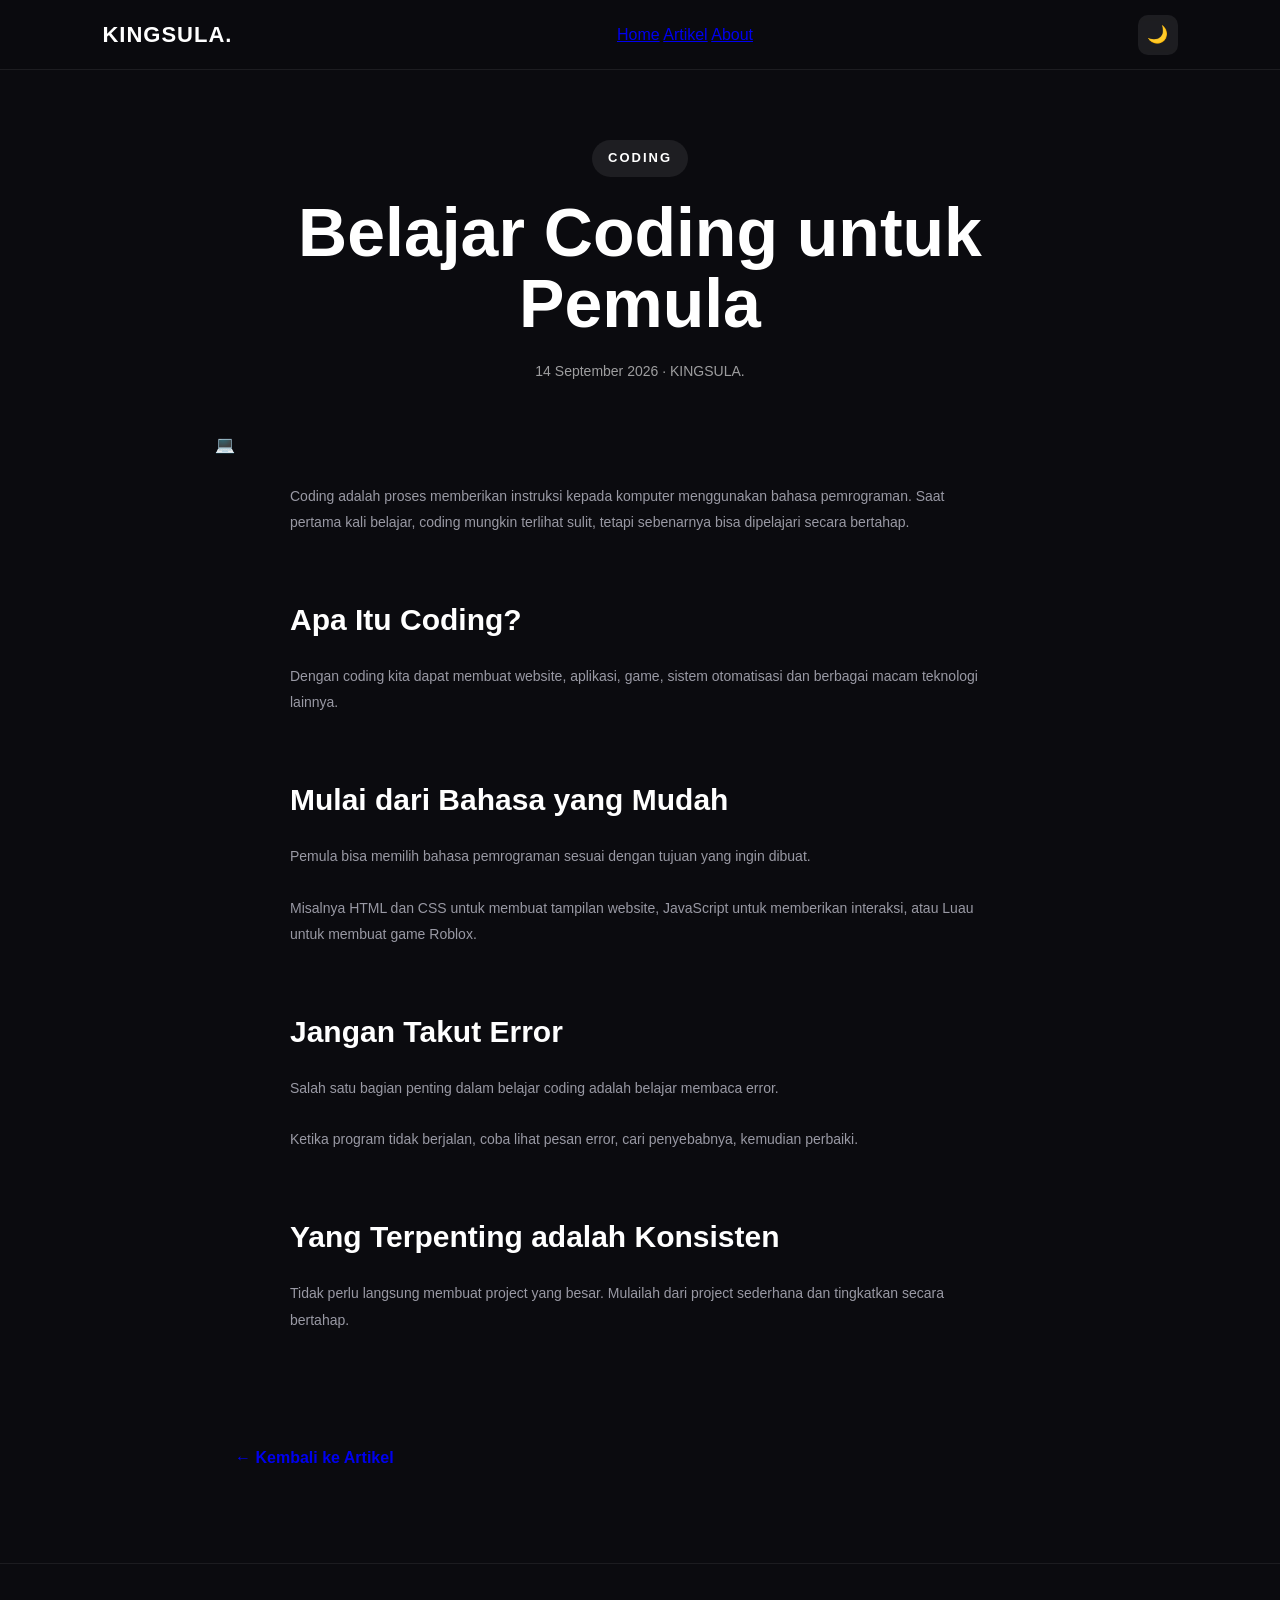
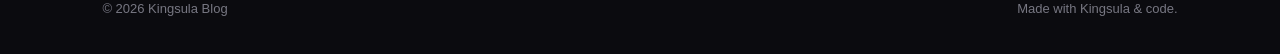
==== artikel-coding.html @ 16d1ef9d "Update artikel-coding.html" ====
<!DOCTYPE html>
<html lang="id">

<head>
    <meta charset="UTF-8">
    <meta name="viewport" content="width=device-width, initial-scale=1.0">

    <title>Belajar Coding untuk Pemula - KINGSULA.</title>

    <link rel="stylesheet" href="style.css">
</head>

<body>

    <nav class="navbar">

        <div class="logo">
            KINGSULA.
        </div>

        <div class="nav-links">
            <a href="index.html">Home</a>
            <a href="index.html#artikel">Artikel</a>
            <a href="index.html#about">About</a>
        </div>

        <button id="themeButton">🌙</button>

    </nav>


    <main class="article-page">

        <div class="article-header">

            <div class="article-category">
                CODING
            </div>

            <h1>
                Belajar Coding untuk Pemula
            </h1>

            <p class="article-date">
                14 September 2026 · KINGSULA.
            </p>

        </div>


        <div class="article-cover">
            💻
        </div>


        <div class="article-content">

            <p>
                Coding adalah proses memberikan instruksi kepada
                komputer menggunakan bahasa pemrograman.
                Saat pertama kali belajar, coding mungkin terlihat
                sulit, tetapi sebenarnya bisa dipelajari secara
                bertahap.
            </p>

            <h2>Apa Itu Coding?</h2>

            <p>
                Dengan coding kita dapat membuat website,
                aplikasi, game, sistem otomatisasi dan berbagai
                macam teknologi lainnya.
            </p>

            <h2>Mulai dari Bahasa yang Mudah</h2>

            <p>
                Pemula bisa memilih bahasa pemrograman sesuai
                dengan tujuan yang ingin dibuat.
            </p>

            <p>
                Misalnya HTML dan CSS untuk membuat tampilan
                website, JavaScript untuk memberikan interaksi,
                atau Luau untuk membuat game Roblox.
            </p>

            <h2>Jangan Takut Error</h2>

            <p>
                Salah satu bagian penting dalam belajar coding
                adalah belajar membaca error.
            </p>

            <p>
                Ketika program tidak berjalan, coba lihat pesan
                error, cari penyebabnya, kemudian perbaiki.
            </p>

            <h2>Yang Terpenting adalah Konsisten</h2>

            <p>
                Tidak perlu langsung membuat project yang besar.
                Mulailah dari project sederhana dan tingkatkan
                secara bertahap.
            </p>

        </div>


        <a href="index.html#artikel" class="back-button">
            ← Kembali ke Artikel
        </a>

    </main>


    <footer class="footer">

        <p>
            © 2026 Kingsula Blog
        </p>

        <p>
            Made with Kingsula & code.
        </p>

    </footer>


    <script src="script.js"></script>

</body>

</html>
---- style.css ----
* {
    margin: 0;
    padding: 0;
    box-sizing: border-box;
}

html {
    scroll-behavior: smooth;
}

body {
    font-family: Arial, Helvetica, sans-serif;
    background: #0b0b0f;
    color: #ffffff;
    line-height: 1.6;
    transition: background 0.3s ease, color 0.3s ease;
}

/* =========================
   NAVBAR
========================= */

.navbar {
    position: fixed;
    top: 0;
    left: 0;
    width: 100%;
    height: 70px;

    display: flex;
    align-items: center;
    justify-content: space-between;

    padding: 0 8%;

    background: rgba(11, 11, 15, 0.85);
    backdrop-filter: blur(12px);

    border-bottom: 1px solid rgba(255, 255, 255, 0.08);

    z-index: 1000;

    transition: 0.3s ease;
}

.logo {
    font-size: 22px;
    font-weight: 800;
    letter-spacing: 1px;
}

.logo span {
    color: #7c5cff;
}

.navbar nav {
    display: flex;
    gap: 30px;
}

.navbar nav a {
    color: #cccccc;
    text-decoration: none;
    font-size: 14px;
    transition: 0.3s;
}

.navbar nav a:hover {
    color: #ffffff;
}

#themeButton {
    border: none;
    background: rgba(255, 255, 255, 0.08);
    color: white;

    width: 40px;
    height: 40px;

    border-radius: 10px;

    cursor: pointer;

    font-size: 17px;

    transition: 0.3s;
}

#themeButton:hover {
    transform: scale(1.05);
}

/* =========================
   HERO
========================= */

.hero {
    min-height: 100vh;

    display: flex;
    align-items: center;

    padding: 120px 8% 80px;

    background:
        radial-gradient(
            circle at 80% 20%,
            rgba(124, 92, 255, 0.18),
            transparent 35%
        ),
        radial-gradient(
            circle at 20% 80%,
            rgba(0, 180, 255, 0.08),
            transparent 30%
        ),
        #0b0b0f;

    transition: 0.3s ease;
}

.hero-content {
    max-width: 750px;
}

.small-title {
    color: #8d7aff;

    font-size: 13px;
    font-weight: 700;

    letter-spacing: 3px;

    margin-bottom: 20px;
}

.hero h1 {
    font-size: clamp(48px, 7vw, 90px);

    line-height: 1.05;

    margin-bottom: 25px;
}

.hero h1 span {
    background: linear-gradient(
        90deg,
        #8d7aff,
        #c17aff
    );

    -webkit-background-clip: text;
    -webkit-text-fill-color: transparent;
}

.description {
    max-width: 600px;

    color: #a7a7b0;

    font-size: 18px;

    margin-bottom: 35px;
}

.hero-button {
    display: inline-block;

    padding: 14px 24px;

    border-radius: 12px;

    background: #7c5cff;

    color: white;

    text-decoration: none;

    font-weight: 700;

    transition: 0.3s;
}

.hero-button:hover {
    transform: translateY(-3px);

    box-shadow:
        0 10px 30px rgba(124, 92, 255, 0.25);
}

/* =========================
   ARTICLES
========================= */

.articles {
    padding: 100px 8%;

    background: #101016;

    transition: 0.3s ease;
}

.section-title {
    margin-bottom: 45px;
}

.section-title p {
    color: #8d7aff;

    font-size: 12px;

    font-weight: 700;

    letter-spacing: 3px;
}

.section-title h2 {
    font-size: 38px;

    margin-top: 8px;
}

.article-grid {
    display: grid;

    grid-template-columns:
        repeat(3, 1fr);

    gap: 25px;
}

.article-card {
    background: #17171f;

    border: 1px solid
        rgba(255, 255, 255, 0.07);

    border-radius: 18px;

    overflow: hidden;

    transition: 0.3s;
}

.article-card:hover {
    transform: translateY(-6px);

    border-color:
        rgba(124, 92, 255, 0.4);
}

.article-image {
    height: 190px;

    display: flex;

    align-items: center;
    justify-content: center;

    font-size: 70px;

    background:
        linear-gradient(
            135deg,
            #211d3d,
            #17171f
        );

    transition: 0.3s ease;
}

.article-content {
    padding: 25px;
}

.category {
    display: inline-block;

    color: #9b8cff;

    font-size: 11px;

    font-weight: 700;

    letter-spacing: 1.5px;

    margin-bottom: 12px;
}

.article-content h3 {
    font-size: 21px;

    margin-bottom: 10px;
}

.article-content p {
    color: #9999a4;

    font-size: 14px;

    margin-bottom: 20px;
}

.article-content a {
    color: #ffffff;

    text-decoration: none;

    font-size: 14px;

    font-weight: 700;
}

/* =========================
   ABOUT
========================= */

.about {
    max-width: 800px;

    margin: auto;

    padding: 120px 8%;

    text-align: center;

    transition: 0.3s ease;
}

.about > p:first-child {
    color: #8d7aff;

    font-size: 12px;

    font-weight: 700;

    letter-spacing: 3px;

    margin-bottom: 10px;
}

.about h2 {
    font-size: 40px;

    margin-bottom: 20px;
}

.about p:last-child {
    color: #9999a4;

    font-size: 16px;
}

/* =========================
   FOOTER
========================= */

footer {
    padding: 35px 8%;

    display: flex;

    justify-content: space-between;

    gap: 20px;

    border-top: 1px solid
        rgba(255, 255, 255, 0.07);

    color: #777782;

    font-size: 13px;

    transition: 0.3s ease;
}

/* =========================
   LIGHT MODE
========================= */

body.light-mode {
    background: #f5f5f7;
    color: #17171f;
}

body.light-mode .navbar {
    background: rgba(255, 255, 255, 0.9);
    border-bottom-color: rgba(0, 0, 0, 0.08);
}

body.light-mode .navbar nav a {
    color: #55555f;
}

body.light-mode .navbar nav a:hover {
    color: #000000;
}

body.light-mode #themeButton {
    background: #eeeeF2;
    color: #17171f;
}

body.light-mode .hero {
    background:
        radial-gradient(
            circle at 80% 20%,
            rgba(124, 92, 255, 0.12),
            transparent 35%
        ),
        radial-gradient(
            circle at 20% 80%,
            rgba(0, 180, 255, 0.06),
            transparent 30%
        ),
        #f5f5f7;
}

body.light-mode .description {
    color: #666670;
}

body.light-mode .articles {
    background: #ffffff;
}

body.light-mode .article-card {
    background: #f7f7f9;
    border-color: rgba(0, 0, 0, 0.08);
}

body.light-mode .article-card:hover {
    border-color: rgba(124, 92, 255, 0.4);
}

body.light-mode .article-image {
    background:
        linear-gradient(
            135deg,
            #e9e5ff,
            #f7f7f9
        );
}

body.light-mode .article-content p {
    color: #666670;
}

body.light-mode .article-content a {
    color: #17171f;
}

body.light-mode .about {
    background: #f5f5f7;
}

body.light-mode .about p:last-child {
    color: #666670;
}

body.light-mode footer {
    background: #f5f5f7;
    border-top-color: rgba(0, 0, 0, 0.08);
    color: #777782;
}

/* =========================
   MOBILE
========================= */

@media (max-width: 800px) {

    .navbar {
        padding: 0 5%;
    }

    .navbar nav {
        display: none;
    }

    .hero {
        padding-left: 5%;
        padding-right: 5%;
    }

    .hero h1 {
        font-size: 52px;
    }

    .description {
        font-size: 16px;
    }

    .articles {
        padding-left: 5%;
        padding-right: 5%;
    }

    .article-grid {
        grid-template-columns: 1fr;
    }

    .about {
        padding-left: 5%;
        padding-right: 5%;
    }

    footer {
        flex-direction: column;
        text-align: center;
    }
}
/* =================================
   ARTICLE PAGE
================================= */

.article-page {
    max-width: 900px;
    margin: 0 auto;
    padding: 140px 25px 80px;
}

.article-header {
    text-align: center;
    margin-bottom: 50px;
}

.article-category {
    display: inline-block;
    padding: 8px 16px;
    border-radius: 50px;
    background: rgba(255, 255, 255, 0.08);
    font-size: 13px;
    font-weight: 700;
    letter-spacing: 2px;
    margin-bottom: 20px;
}

.article-header h1 {
    font-size: clamp(38px, 6vw, 68px);
    line-height: 1.05;
    margin: 0 auto 20px;
    max-width: 850px;
}

.article-date {
    opacity: 0.6;
    font-size: 14px;
}

.article-content {
    max-width: 750px;
    margin: 0 auto;
    font-size: 18px;
    line-height: 1.9;
}

.article-content p {
    margin-bottom: 25px;
}

.article-content h2 {
    font-size: 30px;
    margin-top: 55px;
    margin-bottom: 15px;
}

.back-button {
    display: inline-block;
    margin-top: 50px;
    padding: 12px 20px;
    border-radius: 10px;
    text-decoration: none;
    font-weight: 600;
    transition: 0.3s;
}

.back-button:hover {
    transform: translateX(-5px);
}


/* =================================
   LIGHT MODE - ARTICLE
================================= */

body.light-mode .article-category {
    background: rgba(0, 0, 0, 0.06);
}

body.light-mode .article-content {
    color: #333;
}

body.light-mode .article-content h2 {
    color: #111;
}


/* =================================
   MOBILE - ARTICLE
================================= */

@media (max-width: 600px) {

    .article-page {
        padding: 110px 20px 60px;
    }

    .article-header h1 {
        font-size: 38px;
    }

    .article-content {
        font-size: 16px;
        line-height: 1.8;
    }

    .article-content h2 {
        font-size: 25px;
        margin-top: 40px;
    }

}
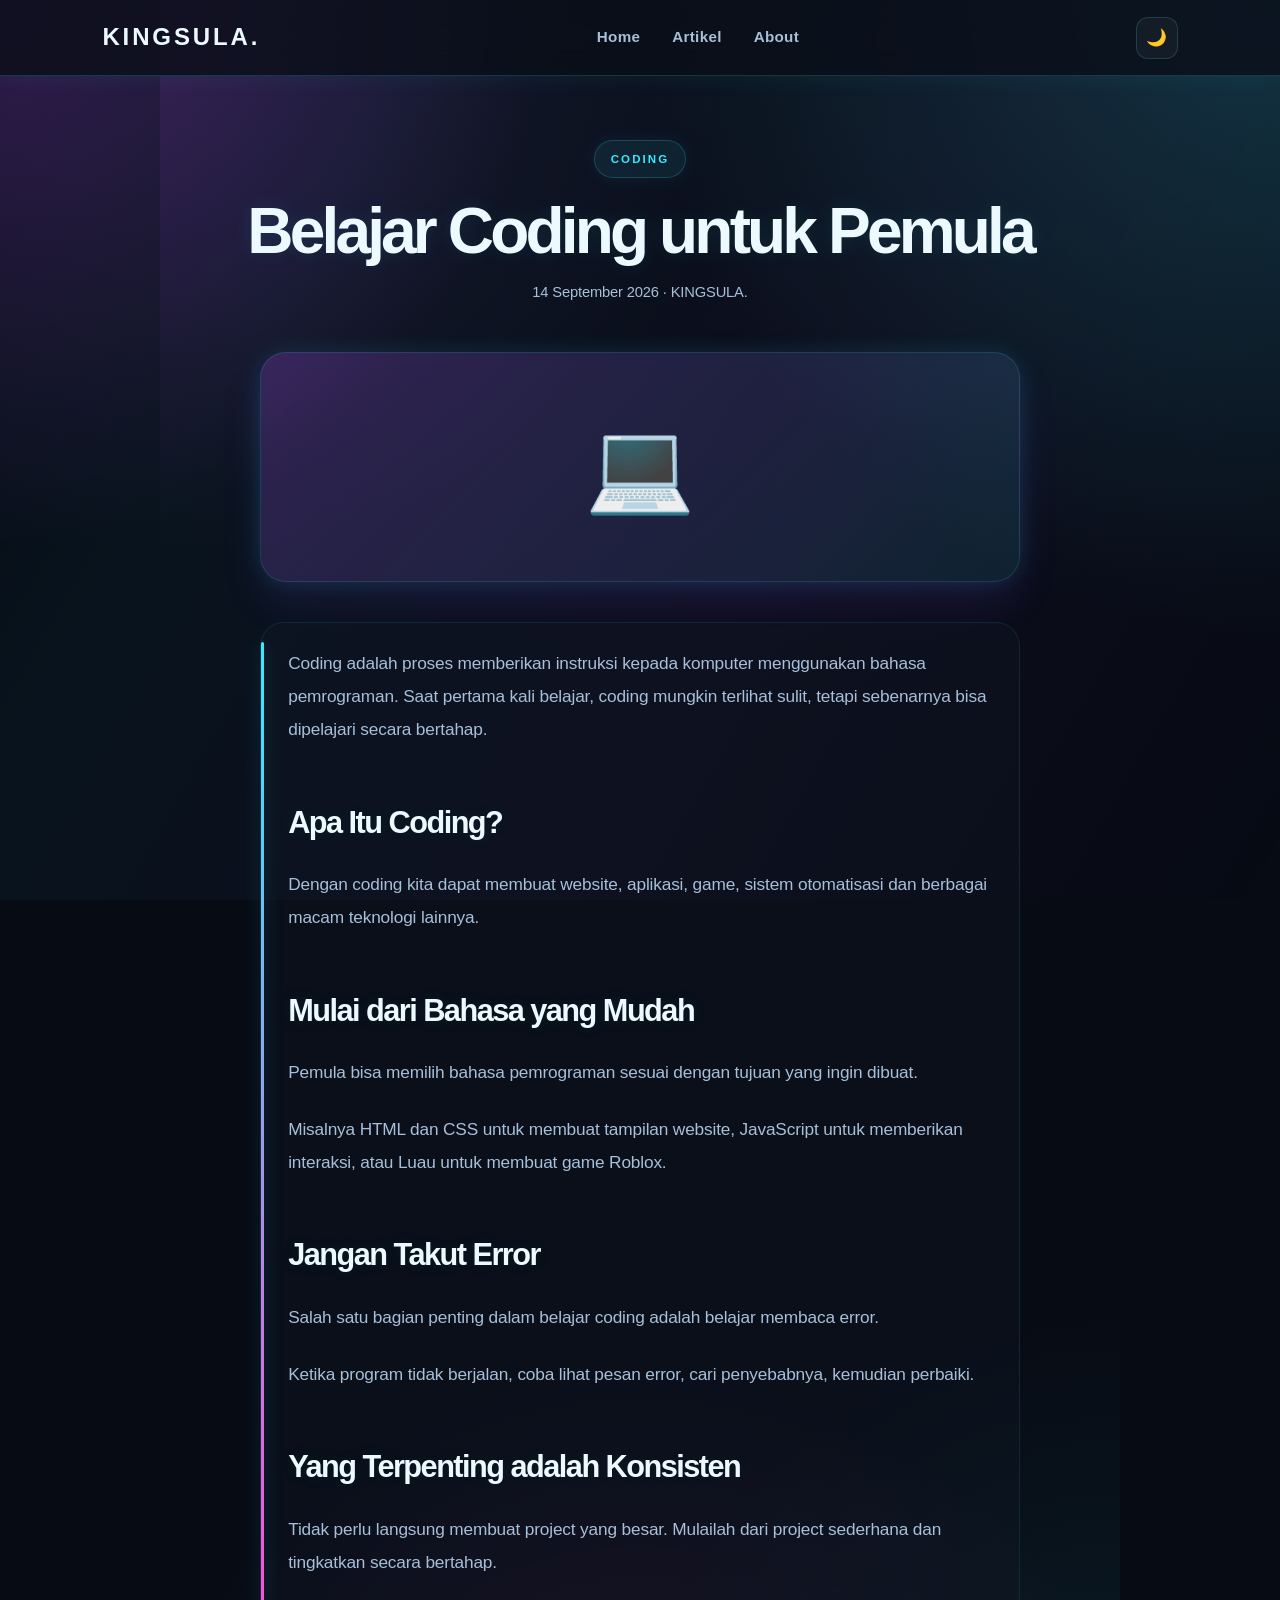
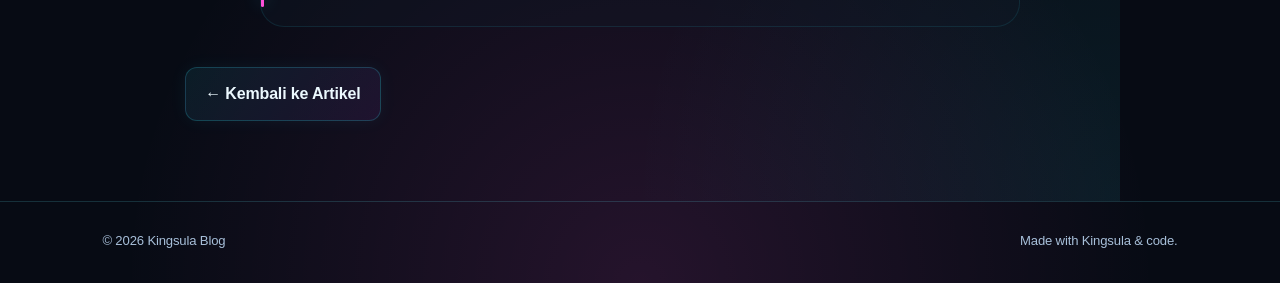
==== commit 0770c85b: "Add files via upload" ====
--- a/artikel-coding.html
+++ b/artikel-coding.html
@@ -4,6 +4,11 @@
 <head>
     <meta charset="UTF-8">
     <meta name="viewport" content="width=device-width, initial-scale=1.0">
+    <meta name="description" content="Panduan awal belajar coding untuk pemula dari dasar dan bertahap.">
+    <meta name="theme-color" content="#070b14">
+    <meta property="og:title" content="Belajar Coding untuk Pemula - KINGSULA.">
+    <meta property="og:description" content="Mengenal dunia coding dan cara memulai belajar pemrograman dari dasar.">
+    <meta property="og:type" content="article">
 
     <title>Belajar Coding untuk Pemula - KINGSULA.</title>
 
--- a/style.css
+++ b/style.css
@@ -1,3 +1,21 @@
+:root {
+    --bg: #070b14;
+    --bg-soft: #0d1322;
+    --panel: rgba(13, 19, 34, 0.78);
+    --panel-strong: #0b1020;
+    --card: #111827;
+    --card-alt: #0d1527;
+    --text: #ecf9ff;
+    --muted: #a7bfd9;
+    --line: rgba(101, 240, 255, 0.16);
+    --primary: #8a5cff;
+    --primary-strong: #b453ff;
+    --accent: #34ebff;
+    --accent-2: #ff4fd8;
+    --shadow: rgba(52, 235, 255, 0.26);
+    --glow: rgba(255, 79, 216, 0.15);
+}
+
 * {
     margin: 0;
     padding: 0;
@@ -9,615 +27,1155 @@
 }
 
 body {
-    font-family: Arial, Helvetica, sans-serif;
-    background: #0b0b0f;
-    color: #ffffff;
+    font-family: "Segoe UI", Tahoma, Geneva, Verdana, sans-serif;
+    background:
+        radial-gradient(circle at top left, rgba(180, 83, 255, 0.25), transparent 24%),
+        radial-gradient(circle at top right, rgba(52, 235, 255, 0.18), transparent 28%),
+        radial-gradient(circle at bottom center, rgba(255, 79, 216, 0.12), transparent 26%),
+        var(--bg);
+    color: var(--text);
     line-height: 1.6;
-    transition: background 0.3s ease, color 0.3s ease;
-}
-
-/* =========================
-   NAVBAR
-========================= */
-
+    letter-spacing: -0.01em;
+    transition: background 0.35s ease, color 0.35s ease;
+}
+
+body::before {
+    content: "";
+    position: fixed;
+    inset: 0;
+    pointer-events: none;
+    background:
+        linear-gradient(120deg, transparent 0%, rgba(52, 235, 255, 0.04) 25%, rgba(180, 83, 255, 0.04) 60%, transparent 100%);
+}
+
+a {
+    text-decoration: none;
+}
+
+/* NAVBAR */
 .navbar {
     position: fixed;
     top: 0;
     left: 0;
     width: 100%;
-    height: 70px;
-
+    height: 76px;
     display: flex;
     align-items: center;
     justify-content: space-between;
-
+    gap: 20px;
     padding: 0 8%;
-
-    background: rgba(11, 11, 15, 0.85);
-    backdrop-filter: blur(12px);
-
-    border-bottom: 1px solid rgba(255, 255, 255, 0.08);
-
+    background: rgba(10, 14, 24, 0.8);
+    backdrop-filter: blur(14px);
+    -webkit-backdrop-filter: blur(14px);
+    border-bottom: 1px solid rgba(52, 235, 255, 0.18);
+    box-shadow: 0 0 25px rgba(52, 235, 255, 0.08);
     z-index: 1000;
-
     transition: 0.3s ease;
 }
 
 .logo {
-    font-size: 22px;
+    font-size: 1.5rem;
     font-weight: 800;
-    letter-spacing: 1px;
-}
-
-.logo span {
-    color: #7c5cff;
-}
-
-.navbar nav {
-    display: flex;
-    gap: 30px;
-}
-
-.navbar nav a {
-    color: #cccccc;
-    text-decoration: none;
-    font-size: 14px;
-    transition: 0.3s;
-}
-
-.navbar nav a:hover {
-    color: #ffffff;
+    letter-spacing: 0.12em;
+    color: var(--text);
+}
+
+.nav-links {
+    display: flex;
+    align-items: center;
+    gap: 2rem;
+}
+
+.nav-links a {
+    position: relative;
+    color: var(--muted);
+    font-size: 0.95rem;
+    font-weight: 600;
+    letter-spacing: 0.02em;
+    transition: color 0.25s ease;
+}
+
+.nav-links a::after {
+    content: "";
+    position: absolute;
+    left: 0;
+    bottom: -8px;
+    width: 100%;
+    height: 2px;
+    background: linear-gradient(90deg, var(--primary), var(--accent));
+    transform: scaleX(0);
+    transform-origin: left;
+    transition: transform 0.25s ease;
+}
+
+.nav-links a:hover {
+    color: var(--text);
+}
+
+.nav-links a:hover::after {
+    transform: scaleX(1);
+}
+
+.pengunjung-box {
+    display: inline-flex;
+    align-items: center;
+    gap: 8px;
+    padding: 7px 14px;
+    border: 1px solid rgba(124, 92, 255, 0.25);
+    border-radius: 999px;
+    background: rgba(124, 92, 255, 0.11);
+    color: var(--muted);
+    font-size: 0.82rem;
+    font-weight: 600;
+}
+
+.pengunjung-box span {
+    color: var(--text);
+    font-weight: 800;
 }
 
 #themeButton {
-    border: none;
+    width: 42px;
+    height: 42px;
+    border: 1px solid var(--line);
+    border-radius: 12px;
+    background: rgba(255, 255, 255, 0.04);
+    color: var(--text);
+    cursor: pointer;
+    font-size: 1.05rem;
+    transition: transform 0.25s ease, background 0.25s ease;
+}
+
+#themeButton:hover {
+    transform: translateY(-2px) scale(1.02);
     background: rgba(255, 255, 255, 0.08);
-    color: white;
-
-    width: 40px;
-    height: 40px;
-
-    border-radius: 10px;
-
-    cursor: pointer;
-
-    font-size: 17px;
-
-    transition: 0.3s;
-}
-
-#themeButton:hover {
-    transform: scale(1.05);
-}
-
-/* =========================
-   HERO
-========================= */
-
+}
+
+/* HERO */
 .hero {
     min-height: 100vh;
-
-    display: flex;
-    align-items: center;
-
+    display: grid;
+    grid-template-columns: 1.15fr 0.85fr;
+    align-items: center;
+    gap: 2.5rem;
     padding: 120px 8% 80px;
-
+    position: relative;
     background:
-        radial-gradient(
-            circle at 80% 20%,
-            rgba(124, 92, 255, 0.18),
-            transparent 35%
-        ),
-        radial-gradient(
-            circle at 20% 80%,
-            rgba(0, 180, 255, 0.08),
-            transparent 30%
-        ),
-        #0b0b0f;
-
-    transition: 0.3s ease;
+        radial-gradient(circle at 75% 25%, rgba(180, 83, 255, 0.26), transparent 28%),
+        radial-gradient(circle at 20% 80%, rgba(52, 235, 255, 0.12), transparent 24%),
+        linear-gradient(180deg, rgba(8, 12, 20, 0.2), rgba(8, 12, 20, 0));
+}
+
+.hero::before {
+    content: "";
+    position: absolute;
+    inset: 0;
+    background-image:
+        linear-gradient(rgba(52, 235, 255, 0.06) 1px, transparent 1px),
+        linear-gradient(90deg, rgba(52, 235, 255, 0.06) 1px, transparent 1px);
+    background-size: 42px 42px;
+    mask-image: radial-gradient(circle at center, black 35%, transparent 100%);
+    pointer-events: none;
 }
 
 .hero-content {
-    max-width: 750px;
-}
-
-.small-title {
-    color: #8d7aff;
-
-    font-size: 13px;
-    font-weight: 700;
-
-    letter-spacing: 3px;
-
-    margin-bottom: 20px;
+    max-width: 720px;
+    position: relative;
+    z-index: 1;
+}
+
+.hero-visual {
+    position: relative;
+    display: flex;
+    justify-content: center;
+    align-items: center;
+    z-index: 1;
+}
+
+.hero-panel {
+    width: min(100%, 430px);
+    border: 1px solid rgba(52, 235, 255, 0.18);
+    border-radius: 26px;
+    background: linear-gradient(180deg, rgba(17, 24, 39, 0.9), rgba(11, 16, 27, 0.85));
+    box-shadow: 0 0 30px rgba(52, 235, 255, 0.12), 0 28px 44px rgba(124, 92, 255, 0.16);
+    overflow: hidden;
+    transform: translateY(8px);
+}
+
+.panel-header {
+    display: flex;
+    align-items: center;
+    gap: 0.5rem;
+    padding: 0.9rem 1rem;
+    border-bottom: 1px solid rgba(255, 255, 255, 0.06);
+    background: rgba(255, 255, 255, 0.02);
+}
+
+.panel-dot {
+    width: 12px;
+    height: 12px;
+    border-radius: 50%;
+    display: block;
+    background: linear-gradient(135deg, #ff8a8a, #ffb38d);
+}
+
+.panel-dot:nth-child(2) {
+    background: linear-gradient(135deg, #ffd76a, #ffe59a);
+}
+
+.panel-dot:nth-child(3) {
+    background: linear-gradient(135deg, #8af7bd, #44dcb0);
+}
+
+.panel-body {
+    padding: 1.3rem;
+}
+
+.status-card {
+    padding: 1rem 1rem 1.1rem;
+    border-radius: 18px;
+    background: linear-gradient(135deg, rgba(124, 92, 255, 0.18), rgba(52, 235, 255, 0.08));
+    border: 1px solid rgba(124, 92, 255, 0.16);
+    margin-bottom: 1rem;
+}
+
+.status-card small {
+    display: block;
+    color: var(--muted);
+    margin-bottom: 0.35rem;
+    font-size: 0.72rem;
+    letter-spacing: 0.12em;
+    text-transform: uppercase;
+}
+
+.status-card strong {
+    font-size: 1.45rem;
+    letter-spacing: -0.04em;
+}
+
+.stat-grid {
+    display: grid;
+    grid-template-columns: repeat(2, minmax(0, 1fr));
+    gap: 0.9rem;
+    margin-bottom: 1rem;
+}
+
+.stat-grid div {
+    padding: 0.9rem 0.8rem;
+    border-radius: 15px;
+    background: rgba(255, 255, 255, 0.02);
+    border: 1px solid rgba(255, 255, 255, 0.06);
+}
+
+.stat-grid span {
+    display: block;
+    color: var(--muted);
+    font-size: 0.72rem;
+    margin-bottom: 0.4rem;
+}
+
+.stat-grid strong {
+    font-size: 1.2rem;
+}
+
+.signal-row {
+    display: grid;
+    gap: 0.55rem;
+}
+
+.signal-label {
+    display: flex;
+    align-items: center;
+    justify-content: space-between;
+    gap: 1rem;
+    color: var(--muted);
+    font-size: 0.78rem;
+}
+
+.signal-label b {
+    color: var(--text);
+    font-size: 0.82rem;
+}
+
+.signal-bar {
+    height: 12px;
+    border-radius: 999px;
+    background: rgba(255, 255, 255, 0.04);
+    border: 1px solid rgba(255, 255, 255, 0.04);
+    overflow: hidden;
+}
+
+.signal-bar span {
+    display: block;
+    width: 92%;
+    height: 100%;
+    border-radius: inherit;
+    background: linear-gradient(90deg, var(--accent), var(--primary-strong), var(--accent-2));
+    box-shadow: 0 0 18px rgba(52, 235, 255, 0.28);
+}
+
+.hero-small {
+    display: inline-block;
+    margin-bottom: 1rem;
+    color: var(--accent);
+    font-size: 0.8rem;
+    font-weight: 800;
+    letter-spacing: 0.24em;
+    text-transform: uppercase;
+    text-shadow: 0 0 18px rgba(52, 235, 255, 0.45);
 }
 
 .hero h1 {
-    font-size: clamp(48px, 7vw, 90px);
-
-    line-height: 1.05;
-
-    margin-bottom: 25px;
+    font-size: clamp(3.2rem, 7vw, 6rem);
+    line-height: 0.97;
+    letter-spacing: -0.08em;
+    margin-bottom: 1.3rem;
+    text-shadow: 0 0 30px rgba(52, 235, 255, 0.08);
 }
 
 .hero h1 span {
-    background: linear-gradient(
-        90deg,
-        #8d7aff,
-        #c17aff
-    );
-
+    background: linear-gradient(135deg, var(--accent), var(--accent-2));
     -webkit-background-clip: text;
     -webkit-text-fill-color: transparent;
-}
-
-.description {
-    max-width: 600px;
-
-    color: #a7a7b0;
-
-    font-size: 18px;
-
-    margin-bottom: 35px;
+    text-shadow: 0 0 25px rgba(52, 235, 255, 0.2);
+}
+
+.hero-description {
+    max-width: 610px;
+    color: var(--muted);
+    font-size: 1.1rem;
+    margin-bottom: 2rem;
+}
+
+.hero-tags {
+    display: flex;
+    flex-wrap: wrap;
+    gap: 0.7rem;
+    margin-bottom: 2rem;
+}
+
+.hero-tags span {
+    display: inline-flex;
+    align-items: center;
+    padding: 0.5rem 0.85rem;
+    border-radius: 999px;
+    border: 1px solid rgba(124, 92, 255, 0.22);
+    background: rgba(124, 92, 255, 0.08);
+    color: var(--primary-strong);
+    font-size: 0.72rem;
+    font-weight: 700;
+    letter-spacing: 0.08em;
+    text-transform: uppercase;
+}
+
+.hero-actions {
+    display: flex;
+    flex-wrap: wrap;
+    align-items: center;
+    gap: 1rem;
+}
+
+.hero-button,
+.secondary-button {
+    display: inline-flex;
+    align-items: center;
+    justify-content: center;
+    padding: 0.95rem 1.7rem;
+    border-radius: 14px;
+    font-weight: 700;
+    transition: transform 0.25s ease, box-shadow 0.25s ease, border-color 0.25s ease;
 }
 
 .hero-button {
-    display: inline-block;
-
-    padding: 14px 24px;
-
-    border-radius: 12px;
-
-    background: #7c5cff;
-
+    background: linear-gradient(135deg, var(--accent), var(--primary-strong), var(--accent-2));
     color: white;
-
-    text-decoration: none;
-
-    font-weight: 700;
-
-    transition: 0.3s;
+    box-shadow: 0 0 28px rgba(52, 235, 255, 0.24), 0 14px 40px rgba(180, 83, 255, 0.22);
 }
 
 .hero-button:hover {
     transform: translateY(-3px);
-
-    box-shadow:
-        0 10px 30px rgba(124, 92, 255, 0.25);
-}
-
-/* =========================
-   ARTICLES
-========================= */
-
+    box-shadow: 0 0 34px rgba(52, 235, 255, 0.35), 0 20px 48px rgba(180, 83, 255, 0.24);
+}
+
+.secondary-button {
+    color: var(--text);
+    background: rgba(255, 255, 255, 0.03);
+    border: 1px solid var(--line);
+}
+
+.secondary-button:hover {
+    transform: translateY(-3px);
+    border-color: rgba(124, 92, 255, 0.45);
+}
+
+.highlights {
+    max-width: 1200px;
+    margin: -28px auto 0;
+    padding: 0 8%;
+    display: grid;
+    grid-template-columns: repeat(3, minmax(0, 1fr));
+    gap: 1.25rem;
+}
+
+.highlight-card {
+    display: flex;
+    align-items: center;
+    gap: 1rem;
+    padding: 1.2rem 1.4rem;
+    border-radius: 20px;
+    background: rgba(18, 24, 37, 0.8);
+    border: 1px solid rgba(52, 235, 255, 0.18);
+    backdrop-filter: blur(12px);
+    box-shadow: 0 0 18px rgba(52, 235, 255, 0.09), 0 20px 34px rgba(15, 23, 42, 0.18);
+    position: relative;
+    overflow: hidden;
+}
+
+.highlight-card::before {
+    content: "";
+    position: absolute;
+    inset: 0 auto 0 0;
+    width: 3px;
+    background: linear-gradient(180deg, var(--accent), var(--accent-2));
+    box-shadow: 0 0 16px rgba(52, 235, 255, 0.5);
+}
+
+.highlight-icon {
+    width: 52px;
+    height: 52px;
+    display: grid;
+    place-items: center;
+    border-radius: 14px;
+    font-size: 1.5rem;
+    background: linear-gradient(135deg, rgba(124, 92, 255, 0.18), rgba(66, 211, 255, 0.1));
+}
+
+.highlight-card strong {
+    display: block;
+    font-size: 1.2rem;
+    margin-bottom: 0.2rem;
+}
+
+.highlight-card p {
+    color: var(--muted);
+    font-size: 0.82rem;
+}
+
+.focus {
+    padding: 90px 8% 30px;
+}
+
+.focus-title {
+    margin-bottom: 2.2rem;
+}
+
+.focus-grid {
+    display: grid;
+    grid-template-columns: repeat(3, minmax(0, 1fr));
+    gap: 1.5rem;
+}
+
+.focus-card {
+    padding: 1.6rem;
+    border-radius: 22px;
+    border: 1px solid rgba(52, 235, 255, 0.16);
+    background: linear-gradient(180deg, rgba(17, 24, 39, 0.82), rgba(15, 23, 42, 0.72));
+    box-shadow: inset 0 1px 0 rgba(255, 255, 255, 0.04), 0 0 18px rgba(180, 83, 255, 0.08);
+    transition: transform 0.25s ease, border-color 0.25s ease, box-shadow 0.25s ease;
+    position: relative;
+    overflow: hidden;
+}
+
+.focus-card::before {
+    content: "";
+    position: absolute;
+    inset: 0;
+    background: linear-gradient(135deg, rgba(52, 235, 255, 0.08), transparent 28%, rgba(180, 83, 255, 0.08) 100%);
+    pointer-events: none;
+}
+
+.focus-card:hover {
+    transform: translateY(-6px);
+    border-color: rgba(52, 235, 255, 0.5);
+    box-shadow: 0 0 22px rgba(52, 235, 255, 0.18), 0 18px 32px rgba(180, 83, 255, 0.12);
+}
+
+.focus-icon {
+    width: 60px;
+    height: 60px;
+    display: grid;
+    place-items: center;
+    border-radius: 18px;
+    font-size: 2rem;
+    margin-bottom: 1rem;
+    background: linear-gradient(135deg, rgba(124, 92, 255, 0.15), rgba(66, 211, 255, 0.08));
+}
+
+.focus-card h3 {
+    margin-bottom: 0.7rem;
+    font-size: 1.4rem;
+}
+
+.focus-card p {
+    color: var(--muted);
+    font-size: 0.96rem;
+}
+
+.cta-banner {
+    max-width: 1200px;
+    margin: 0 auto;
+    padding: 30px 8% 10px;
+    display: flex;
+    align-items: center;
+    justify-content: space-between;
+    gap: 1.5rem;
+    border-top: 1px solid rgba(255, 255, 255, 0.07);
+}
+
+.cta-banner h2 {
+    max-width: 620px;
+    font-size: clamp(1.8rem, 3vw, 2.8rem);
+    line-height: 1.1;
+    letter-spacing: -0.05em;
+}
+
+.social-links {
+    display: flex;
+    flex-wrap: wrap;
+    gap: 0.8rem;
+}
+
+.social-links a {
+    padding: 0.8rem 1.1rem;
+    border-radius: 999px;
+    background: rgba(124, 92, 255, 0.09);
+    border: 1px solid rgba(52, 235, 255, 0.25);
+    color: var(--accent);
+    font-size: 0.8rem;
+    font-weight: 700;
+    letter-spacing: 0.08em;
+    text-transform: uppercase;
+    transition: transform 0.2s ease, box-shadow 0.2s ease;
+}
+
+.social-links a:hover {
+    transform: translateY(-2px);
+    box-shadow: 0 12px 24px rgba(52, 235, 255, 0.18), 0 0 18px rgba(255, 79, 216, 0.12);
+}
+
+.profile-section {
+    max-width: 1200px;
+    margin: 0 auto;
+    padding: 70px 8% 40px;
+    display: grid;
+    grid-template-columns: 1.2fr 0.8fr;
+    gap: 1.6rem;
+    align-items: center;
+}
+
+.profile-card,
+.profile-visual {
+    border: 1px solid rgba(52, 235, 255, 0.16);
+    border-radius: 28px;
+    background: linear-gradient(180deg, rgba(17, 24, 39, 0.8), rgba(15, 23, 42, 0.72));
+    box-shadow: 0 0 22px rgba(52, 235, 255, 0.1), 0 22px 40px rgba(15, 23, 42, 0.18);
+    position: relative;
+    overflow: hidden;
+}
+
+.profile-card::before,
+.profile-visual::before {
+    content: "";
+    position: absolute;
+    inset: 0;
+    background: linear-gradient(120deg, transparent 0%, rgba(52, 235, 255, 0.05) 25%, transparent 100%);
+    pointer-events: none;
+}
+
+.profile-card {
+    padding: 2rem;
+}
+
+.profile-card h2 {
+    font-size: clamp(2rem, 3.4vw, 3.1rem);
+    line-height: 1.1;
+    letter-spacing: -0.05em;
+    margin-bottom: 1rem;
+}
+
+.profile-card p {
+    color: var(--muted);
+    font-size: 1rem;
+    max-width: 620px;
+}
+
+.profile-skills {
+    display: flex;
+    flex-wrap: wrap;
+    gap: 0.7rem;
+    margin-top: 1.4rem;
+}
+
+.profile-skills span {
+    display: inline-flex;
+    align-items: center;
+    padding: 0.6rem 0.9rem;
+    border-radius: 999px;
+    background: rgba(52, 235, 255, 0.08);
+    border: 1px solid rgba(52, 235, 255, 0.18);
+    color: var(--accent);
+    font-size: 0.75rem;
+    font-weight: 700;
+    letter-spacing: 0.08em;
+    text-transform: uppercase;
+    box-shadow: 0 0 18px rgba(52, 235, 255, 0.08);
+}
+
+.profile-visual {
+    padding: 1.1rem;
+}
+
+.visual-window {
+    border-radius: 20px;
+    overflow: hidden;
+    border: 1px solid rgba(255, 255, 255, 0.08);
+    background: rgba(11, 16, 27, 0.9);
+}
+
+.window-bar {
+    display: flex;
+    align-items: center;
+    gap: 0.5rem;
+    padding: 0.9rem 1rem;
+    border-bottom: 1px solid rgba(255, 255, 255, 0.08);
+    background: rgba(255, 255, 255, 0.02);
+}
+
+.window-bar span {
+    width: 12px;
+    height: 12px;
+    display: block;
+    border-radius: 50%;
+    background: linear-gradient(135deg, #ff7b7b, #ffb199);
+}
+
+.window-bar span:nth-child(2) {
+    background: linear-gradient(135deg, #ffd76a, #ffed8f);
+}
+
+.window-bar span:nth-child(3) {
+    background: linear-gradient(135deg, #7ef0b1, #2fd89f);
+}
+
+.window-body {
+    padding: 1.2rem;
+}
+
+.mini-card {
+    padding: 1rem;
+    border-radius: 18px;
+    background: linear-gradient(135deg, rgba(124, 92, 255, 0.2), rgba(66, 211, 255, 0.08));
+    border: 1px solid rgba(124, 92, 255, 0.18);
+    margin-bottom: 1rem;
+}
+
+.mini-card small {
+    display: block;
+    color: var(--muted);
+    margin-bottom: 0.4rem;
+}
+
+.mini-card strong {
+    font-size: 1.3rem;
+    letter-spacing: -0.04em;
+}
+
+.mini-grid {
+    display: grid;
+    grid-template-columns: repeat(2, minmax(0, 1fr));
+    gap: 0.9rem;
+}
+
+.mini-grid div {
+    padding: 0.9rem;
+    border-radius: 16px;
+    background: rgba(255, 255, 255, 0.02);
+    border: 1px solid rgba(255, 255, 255, 0.06);
+}
+
+.mini-grid span {
+    display: block;
+    color: var(--muted);
+    font-size: 0.72rem;
+    margin-bottom: 0.4rem;
+}
+
+.mini-grid strong {
+    font-size: 1.2rem;
+}
+
+/* ARTICLES */
 .articles {
-    padding: 100px 8%;
-
-    background: #101016;
-
-    transition: 0.3s ease;
+    padding: 100px 8% 80px;
+    background: rgba(12, 17, 28, 0.7);
 }
 
 .section-title {
-    margin-bottom: 45px;
+    margin-bottom: 2.5rem;
 }
 
 .section-title p {
-    color: #8d7aff;
-
-    font-size: 12px;
-
-    font-weight: 700;
-
-    letter-spacing: 3px;
+    color: var(--primary-strong);
+    font-size: 0.72rem;
+    font-weight: 800;
+    letter-spacing: 0.24em;
+    text-transform: uppercase;
 }
 
 .section-title h2 {
-    font-size: 38px;
-
-    margin-top: 8px;
+    margin-top: 0.7rem;
+    font-size: clamp(2rem, 3vw, 3rem);
+    letter-spacing: -0.04em;
 }
 
 .article-grid {
     display: grid;
-
-    grid-template-columns:
-        repeat(3, 1fr);
-
-    gap: 25px;
+    grid-template-columns: repeat(3, minmax(0, 1fr));
+    gap: 1.8rem;
 }
 
 .article-card {
-    background: #17171f;
-
-    border: 1px solid
-        rgba(255, 255, 255, 0.07);
-
-    border-radius: 18px;
-
+    background: linear-gradient(180deg, rgba(23, 29, 43, 0.95), rgba(15, 23, 42, 0.95));
+    border: 1px solid rgba(52, 235, 255, 0.14);
+    border-radius: 22px;
     overflow: hidden;
-
-    transition: 0.3s;
+    box-shadow: 0 0 18px rgba(52, 235, 255, 0.06), 0 18px 30px rgba(15, 23, 42, 0.18);
+    transition: transform 0.3s ease, border-color 0.3s ease, box-shadow 0.3s ease;
 }
 
 .article-card:hover {
-    transform: translateY(-6px);
-
-    border-color:
-        rgba(124, 92, 255, 0.4);
+    transform: translateY(-8px);
+    border-color: rgba(52, 235, 255, 0.48);
+    box-shadow: 0 0 28px rgba(52, 235, 255, 0.14), 0 24px 42px rgba(180, 83, 255, 0.16);
 }
 
 .article-image {
-    height: 190px;
-
-    display: flex;
-
+    height: 200px;
+    display: flex;
     align-items: center;
     justify-content: center;
-
-    font-size: 70px;
-
-    background:
-        linear-gradient(
-            135deg,
-            #211d3d,
-            #17171f
-        );
-
-    transition: 0.3s ease;
-}
-
-.article-content {
-    padding: 25px;
+    font-size: 4.5rem;
+    background: linear-gradient(135deg, rgba(180, 83, 255, 0.26), rgba(52, 235, 255, 0.12));
+    border-bottom: 1px solid rgba(52, 235, 255, 0.14);
+    box-shadow: inset 0 -1px 0 rgba(255, 255, 255, 0.04);
+}
+
+.article-info {
+    padding: 1.5rem 1.4rem 1.7rem;
 }
 
 .category {
     display: inline-block;
-
-    color: #9b8cff;
-
-    font-size: 11px;
-
+    margin-bottom: 0.8rem;
+    color: var(--primary-strong);
+    font-size: 0.72rem;
+    font-weight: 800;
+    letter-spacing: 0.14em;
+    text-transform: uppercase;
+}
+
+.article-info h3 {
+    margin-bottom: 0.8rem;
+    font-size: 1.5rem;
+    line-height: 1.25;
+    letter-spacing: -0.04em;
+}
+
+.article-info p {
+    color: var(--muted);
+    margin-bottom: 1.2rem;
+    font-size: 0.96rem;
+}
+
+.read-more {
+    color: var(--text);
+    font-size: 0.9rem;
     font-weight: 700;
-
-    letter-spacing: 1.5px;
-
-    margin-bottom: 12px;
-}
-
-.article-content h3 {
-    font-size: 21px;
-
-    margin-bottom: 10px;
+    transition: color 0.2s ease;
+}
+
+.read-more:hover {
+    color: var(--primary-strong);
+}
+
+/* ABOUT */
+.about {
+    padding: 110px 8% 100px;
+}
+
+.about-content {
+    max-width: 820px;
+    margin: 0 auto;
+    text-align: center;
+    padding: 2.5rem 2rem;
+    border: 1px solid var(--line);
+    border-radius: 28px;
+    background: linear-gradient(180deg, rgba(17, 24, 39, 0.6), rgba(17, 24, 39, 0.22));
+    box-shadow: 0 18px 30px rgba(0, 0, 0, 0.08);
+}
+
+.section-label {
+    color: var(--primary-strong);
+    font-size: 0.72rem;
+    letter-spacing: 0.24em;
+    font-weight: 800;
+    text-transform: uppercase;
+    margin-bottom: 1rem;
+}
+
+.about-content h2 {
+    font-size: clamp(2rem, 4vw, 3rem);
+    letter-spacing: -0.05em;
+    margin-bottom: 1rem;
+}
+
+.about-content p {
+    color: var(--muted);
+    font-size: 1.05rem;
+    max-width: 650px;
+    margin: 0 auto;
+}
+
+/* FOOTER */
+.footer {
+    padding: 28px 8% 32px;
+    display: flex;
+    justify-content: space-between;
+    align-items: center;
+    gap: 1rem;
+    border-top: 1px solid var(--line);
+    color: var(--muted);
+    font-size: 0.82rem;
+}
+
+/* ARTICLE PAGE */
+.article-page {
+    max-width: 960px;
+    margin: 0 auto;
+    padding: 140px 25px 80px;
+    position: relative;
+}
+
+.article-page::before {
+    content: "";
+    position: absolute;
+    inset: 0;
+    background:
+        radial-gradient(circle at top left, rgba(180, 83, 255, 0.11), transparent 28%),
+        radial-gradient(circle at bottom right, rgba(52, 235, 255, 0.08), transparent 24%);
+    pointer-events: none;
+    z-index: -1;
+}
+
+.article-header {
+    text-align: center;
+    margin-bottom: 3rem;
+}
+
+.article-category {
+    display: inline-block;
+    padding: 0.55rem 1rem;
+    border-radius: 999px;
+    background: rgba(52, 235, 255, 0.08);
+    border: 1px solid rgba(52, 235, 255, 0.2);
+    color: var(--accent);
+    font-size: 0.72rem;
+    font-weight: 800;
+    letter-spacing: 0.18em;
+    text-transform: uppercase;
+    margin-bottom: 1.25rem;
+    box-shadow: 0 0 18px rgba(52, 235, 255, 0.08);
+}
+
+.article-header h1 {
+    max-width: 860px;
+    margin: 0 auto 1rem;
+    font-size: clamp(2.3rem, 5vw, 4.5rem);
+    line-height: 1.04;
+    letter-spacing: -0.06em;
+    text-shadow: 0 0 20px rgba(52, 235, 255, 0.1);
+}
+
+.article-date {
+    color: var(--muted);
+    font-size: 0.92rem;
+}
+
+.article-cover {
+    width: min(100%, 760px);
+    margin: 0 auto 2.5rem;
+    height: 230px;
+    display: flex;
+    align-items: center;
+    justify-content: center;
+    border-radius: 26px;
+    font-size: 5.5rem;
+    background: linear-gradient(135deg, rgba(180, 83, 255, 0.22), rgba(52, 235, 255, 0.1));
+    border: 1px solid rgba(52, 235, 255, 0.14);
+    box-shadow: 0 0 22px rgba(52, 235, 255, 0.12), 0 22px 40px rgba(124, 92, 255, 0.12);
+}
+
+.article-content {
+    max-width: 760px;
+    margin: 0 auto;
+    font-size: 1.08rem;
+    line-height: 1.9;
+    color: var(--text);
+    position: relative;
+    padding: 1.5rem 1.2rem;
+    border-radius: 24px;
+    background: rgba(17, 24, 39, 0.38);
+    border: 1px solid rgba(52, 235, 255, 0.1);
+}
+
+.article-content::before {
+    content: "";
+    position: absolute;
+    left: 0;
+    top: 1.2rem;
+    bottom: 1.2rem;
+    width: 3px;
+    border-radius: 999px;
+    background: linear-gradient(180deg, var(--accent), var(--accent-2));
+    box-shadow: 0 0 18px rgba(52, 235, 255, 0.3);
 }
 
 .article-content p {
-    color: #9999a4;
-
-    font-size: 14px;
-
-    margin-bottom: 20px;
-}
-
-.article-content a {
-    color: #ffffff;
-
-    text-decoration: none;
-
-    font-size: 14px;
-
+    margin-bottom: 1.5rem;
+    color: var(--muted);
+    margin-left: 0.5rem;
+}
+
+.article-content h2 {
+    margin-top: 3rem;
+    margin-bottom: 1rem;
+    margin-left: 0.5rem;
+    font-size: clamp(1.7rem, 2.4vw, 2.4rem);
+    letter-spacing: -0.05em;
+    color: var(--text);
+    text-shadow: 0 0 18px rgba(52, 235, 255, 0.08);
+}
+
+.back-button {
+    display: inline-flex;
+    margin-top: 2.5rem;
+    padding: 0.8rem 1.2rem;
+    border-radius: 12px;
+    background: linear-gradient(135deg, rgba(52, 235, 255, 0.08), rgba(180, 83, 255, 0.08));
+    border: 1px solid rgba(52, 235, 255, 0.2);
+    color: var(--text);
     font-weight: 700;
-}
-
-/* =========================
-   ABOUT
-========================= */
-
-.about {
-    max-width: 800px;
-
-    margin: auto;
-
-    padding: 120px 8%;
-
-    text-align: center;
-
-    transition: 0.3s ease;
-}
-
-.about > p:first-child {
-    color: #8d7aff;
-
-    font-size: 12px;
-
-    font-weight: 700;
-
-    letter-spacing: 3px;
-
-    margin-bottom: 10px;
-}
-
-.about h2 {
-    font-size: 40px;
-
-    margin-bottom: 20px;
-}
-
-.about p:last-child {
-    color: #9999a4;
-
-    font-size: 16px;
-}
-
-/* =========================
-   FOOTER
-========================= */
-
-footer {
-    padding: 35px 8%;
-
-    display: flex;
-
-    justify-content: space-between;
-
-    gap: 20px;
-
-    border-top: 1px solid
-        rgba(255, 255, 255, 0.07);
-
-    color: #777782;
-
-    font-size: 13px;
-
-    transition: 0.3s ease;
-}
-
-/* =========================
-   LIGHT MODE
-========================= */
-
+    transition: transform 0.2s ease, border-color 0.2s ease, box-shadow 0.2s ease;
+    box-shadow: 0 0 18px rgba(52, 235, 255, 0.06);
+}
+
+.back-button:hover {
+    transform: translateX(-4px);
+    border-color: rgba(52, 235, 255, 0.45);
+    box-shadow: 0 0 20px rgba(52, 235, 255, 0.14), 0 14px 26px rgba(180, 83, 255, 0.08);
+}
+
+/* LIGHT MODE */
 body.light-mode {
-    background: #f5f5f7;
-    color: #17171f;
+    --bg: #f3f5fb;
+    --bg-soft: #ffffff;
+    --panel: rgba(255, 255, 255, 0.8);
+    --panel-strong: #ffffff;
+    --card: #ffffff;
+    --card-alt: #f2f4f9;
+    --text: #111827;
+    --muted: #5b6477;
+    --line: rgba(17, 24, 39, 0.08);
+    --primary: #6d4efc;
+    --primary-strong: #7c5cff;
+    --accent: #2bb8ff;
+    --shadow: rgba(108, 78, 252, 0.16);
+    --glow: rgba(43, 184, 255, 0.08);
+    background:
+        radial-gradient(circle at top left, rgba(124, 92, 255, 0.12), transparent 28%),
+        radial-gradient(circle at bottom right, rgba(66, 211, 255, 0.08), transparent 23%),
+        var(--bg);
 }
 
 body.light-mode .navbar {
-    background: rgba(255, 255, 255, 0.9);
-    border-bottom-color: rgba(0, 0, 0, 0.08);
-}
-
-body.light-mode .navbar nav a {
-    color: #55555f;
-}
-
-body.light-mode .navbar nav a:hover {
-    color: #000000;
+    background: rgba(255, 255, 255, 0.82);
+    border-bottom-color: var(--line);
+}
+
+body.light-mode .nav-links a,
+body.light-mode .pengunjung-box,
+body.light-mode .footer,
+body.light-mode .article-content p,
+body.light-mode .article-date,
+body.light-mode .about-content p,
+body.light-mode .article-info p,
+body.light-mode .hero-description,
+body.light-mode .highlight-card p,
+body.light-mode .focus-card p {
+    color: var(--muted);
+}
+
+body.light-mode .nav-links a:hover,
+body.light-mode .read-more:hover,
+body.light-mode .back-button,
+body.light-mode .article-content h2,
+body.light-mode .article-info h3,
+body.light-mode .about-content h2,
+body.light-mode .section-title h2,
+body.light-mode .hero h1,
+body.light-mode .logo,
+body.light-mode .highlight-card strong,
+body.light-mode .focus-card h3 {
+    color: var(--text);
+}
+
+body.light-mode .article-card,
+body.light-mode .about-content,
+body.light-mode .highlight-card,
+body.light-mode .focus-card,
+body.light-mode .profile-card,
+body.light-mode .profile-visual {
+    background: linear-gradient(180deg, rgba(255, 255, 255, 0.96), rgba(245, 247, 252, 0.96));
+    border-color: var(--line);
+}
+
+body.light-mode .articles {
+    background: rgba(255, 255, 255, 0.26);
+}
+
+body.light-mode .article-image {
+    background: linear-gradient(135deg, rgba(124, 92, 255, 0.1), rgba(66, 211, 255, 0.06));
+}
+
+body.light-mode .article-category {
+    background: rgba(124, 92, 255, 0.08);
+    border-color: rgba(124, 92, 255, 0.18);
+}
+
+body.light-mode .article-cover {
+    background: linear-gradient(135deg, rgba(124, 92, 255, 0.09), rgba(66, 211, 255, 0.08));
 }
 
 body.light-mode #themeButton {
-    background: #eeeeF2;
-    color: #17171f;
-}
-
-body.light-mode .hero {
-    background:
-        radial-gradient(
-            circle at 80% 20%,
-            rgba(124, 92, 255, 0.12),
-            transparent 35%
-        ),
-        radial-gradient(
-            circle at 20% 80%,
-            rgba(0, 180, 255, 0.06),
-            transparent 30%
-        ),
-        #f5f5f7;
-}
-
-body.light-mode .description {
-    color: #666670;
-}
-
-body.light-mode .articles {
-    background: #ffffff;
-}
-
-body.light-mode .article-card {
-    background: #f7f7f9;
-    border-color: rgba(0, 0, 0, 0.08);
-}
-
-body.light-mode .article-card:hover {
-    border-color: rgba(124, 92, 255, 0.4);
-}
-
-body.light-mode .article-image {
-    background:
-        linear-gradient(
-            135deg,
-            #e9e5ff,
-            #f7f7f9
-        );
-}
-
-body.light-mode .article-content p {
-    color: #666670;
-}
-
-body.light-mode .article-content a {
-    color: #17171f;
-}
-
-body.light-mode .about {
-    background: #f5f5f7;
-}
-
-body.light-mode .about p:last-child {
-    color: #666670;
-}
-
-body.light-mode footer {
-    background: #f5f5f7;
-    border-top-color: rgba(0, 0, 0, 0.08);
-    color: #777782;
-}
-
-/* =========================
-   MOBILE
-========================= */
+    background: rgba(17, 24, 39, 0.05);
+    color: var(--text);
+}
+
+/* RESPONSIVE */
+@media (max-width: 900px) {
+    .article-grid {
+        grid-template-columns: 1fr;
+    }
+}
 
 @media (max-width: 800px) {
-
     .navbar {
         padding: 0 5%;
     }
 
-    .navbar nav {
+    .hero {
+        grid-template-columns: 1fr;
+        text-align: center;
+    }
+
+    .hero-content {
+        max-width: 100%;
+    }
+
+    .hero-actions {
+        justify-content: center;
+    }
+
+    .hero-visual {
+        width: 100%;
+    }
+
+    .hero-panel {
+        width: min(100%, 420px);
+    }
+
+    .nav-links {
+        gap: 1rem;
+    }
+
+    .nav-links a {
         display: none;
     }
 
-    .hero {
+    .pengunjung-box {
+        display: none;
+    }
+
+    .hero,
+    .articles,
+    .about,
+    .footer,
+    .profile-section {
         padding-left: 5%;
         padding-right: 5%;
     }
 
+    .profile-section {
+        grid-template-columns: 1fr;
+    }
+
     .hero h1 {
-        font-size: 52px;
-    }
-
-    .description {
-        font-size: 16px;
-    }
-
-    .articles {
-        padding-left: 5%;
-        padding-right: 5%;
-    }
-
-    .article-grid {
-        grid-template-columns: 1fr;
-    }
-
-    .about {
-        padding-left: 5%;
-        padding-right: 5%;
-    }
-
-    footer {
+        font-size: 3.3rem;
+    }
+
+    .cta-banner {
+        flex-direction: column;
+        align-items: flex-start;
+    }
+}
+
+@media (max-width: 600px) {
+    .navbar {
+        height: 68px;
+    }
+
+    .logo {
+        font-size: 1.15rem;
+        letter-spacing: 0.08em;
+    }
+
+    .hero {
+        padding-top: 110px;
+    }
+
+    .hero h1 {
+        font-size: 2.7rem;
+    }
+
+    .hero-description {
+        font-size: 1rem;
+    }
+
+    .article-page {
+        padding: 110px 20px 60px;
+    }
+
+    .article-cover {
+        height: 170px;
+        font-size: 4rem;
+    }
+
+    .article-content {
+        font-size: 1rem;
+    }
+
+    .footer {
         flex-direction: column;
         text-align: center;
     }
 }
-/* =================================
-   ARTICLE PAGE
-================================= */
-
-.article-page {
-    max-width: 900px;
-    margin: 0 auto;
-    padding: 140px 25px 80px;
-}
-
-.article-header {
-    text-align: center;
-    margin-bottom: 50px;
-}
-
-.article-category {
-    display: inline-block;
-    padding: 8px 16px;
-    border-radius: 50px;
-    background: rgba(255, 255, 255, 0.08);
-    font-size: 13px;
-    font-weight: 700;
-    letter-spacing: 2px;
-    margin-bottom: 20px;
-}
-
-.article-header h1 {
-    font-size: clamp(38px, 6vw, 68px);
-    line-height: 1.05;
-    margin: 0 auto 20px;
-    max-width: 850px;
-}
-
-.article-date {
-    opacity: 0.6;
-    font-size: 14px;
-}
-
-.article-content {
-    max-width: 750px;
-    margin: 0 auto;
-    font-size: 18px;
-    line-height: 1.9;
-}
-
-.article-content p {
-    margin-bottom: 25px;
-}
-
-.article-content h2 {
-    font-size: 30px;
-    margin-top: 55px;
-    margin-bottom: 15px;
-}
-
-.back-button {
-    display: inline-block;
-    margin-top: 50px;
-    padding: 12px 20px;
-    border-radius: 10px;
-    text-decoration: none;
-    font-weight: 600;
-    transition: 0.3s;
-}
-
-.back-button:hover {
-    transform: translateX(-5px);
-}
-
-
-/* =================================
-   LIGHT MODE - ARTICLE
-================================= */
-
-body.light-mode .article-category {
-    background: rgba(0, 0, 0, 0.06);
-}
-
-body.light-mode .article-content {
-    color: #333;
-}
-
-body.light-mode .article-content h2 {
-    color: #111;
-}
-
-
-/* =================================
-   MOBILE - ARTICLE
-================================= */
-
-@media (max-width: 600px) {
-
-    .article-page {
-        padding: 110px 20px 60px;
-    }
-
-    .article-header h1 {
-        font-size: 38px;
-    }
-
-    .article-content {
-        font-size: 16px;
-        line-height: 1.8;
-    }
-
-    .article-content h2 {
-        font-size: 25px;
-        margin-top: 40px;
-    }
-
-}
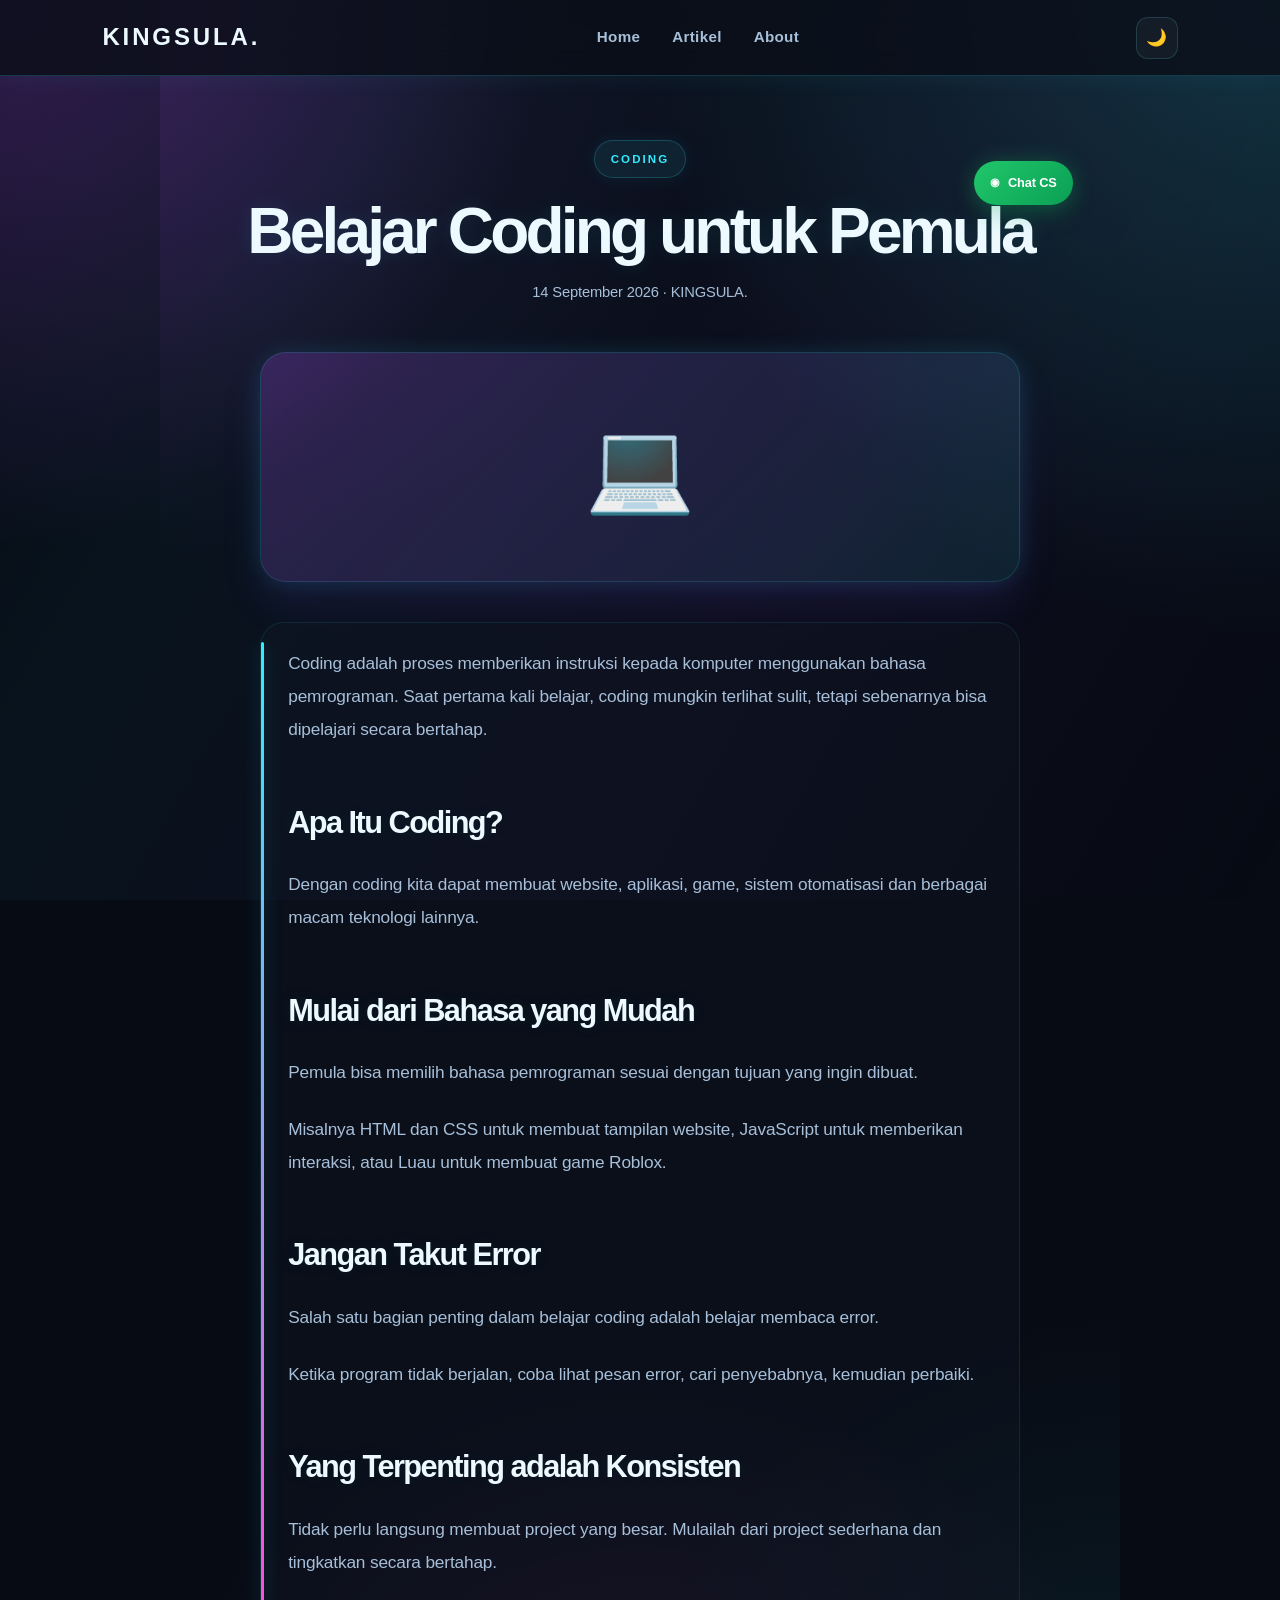
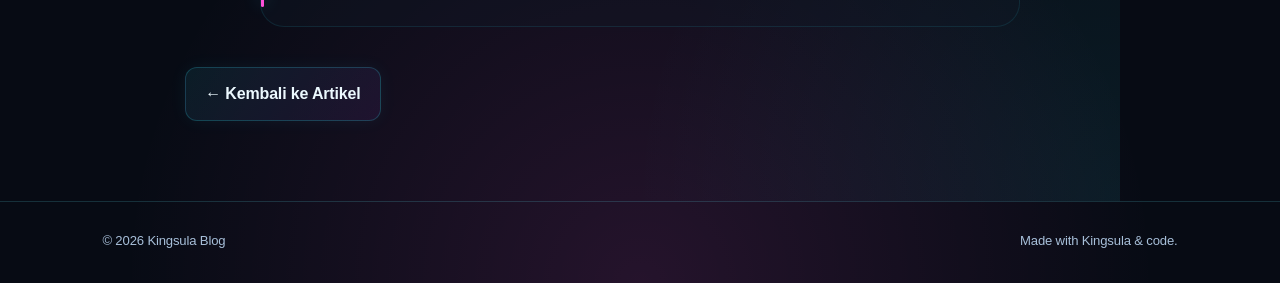
==== commit 44f92f8d: "Add files via upload" ====
--- a/artikel-coding.html
+++ b/artikel-coding.html
@@ -10,6 +10,7 @@
     <meta property="og:description" content="Mengenal dunia coding dan cara memulai belajar pemrograman dari dasar.">
     <meta property="og:type" content="article">
 
+    <link rel="icon" type="image/svg+xml" href="favicon.svg">
     <title>Belajar Coding untuk Pemula - KINGSULA.</title>
 
     <link rel="stylesheet" href="style.css">
@@ -46,6 +47,9 @@
                 Belajar Coding untuk Pemula
             </h1>
 
+
+        <button class="back-to-top" id="backToTop" aria-label="Kembali ke atas">↑</button>
+        <a class="chat-cs" href="https://wa.me/6283115145931?text=Halo%20Kak%20Kingsula%2C%20saya%20ingin%20bertanya%20tentang%20order%20map%20Roblox." target="_blank" rel="noopener noreferrer" aria-label="Chat Customer Service via WhatsApp"><span>◉</span> Chat CS</a>
             <p class="article-date">
                 14 September 2026 · KINGSULA.
             </p>
--- a/style.css
+++ b/style.css
@@ -116,20 +116,33 @@
     transform: scaleX(1);
 }
 
+.navbar-tools {
+    display: flex;
+    align-items: center;
+    gap: 0.8rem;
+}
+
 .pengunjung-box {
     display: inline-flex;
     align-items: center;
-    gap: 8px;
-    padding: 7px 14px;
-    border: 1px solid rgba(124, 92, 255, 0.25);
-    border-radius: 999px;
-    background: rgba(124, 92, 255, 0.11);
-    color: var(--muted);
-    font-size: 0.82rem;
+    gap: 0.5rem;
+    padding: 0.52rem 0.75rem;
+    border: 1px solid rgba(52, 235, 255, 0.18);
+    border-radius: 12px;
+    background: rgba(52, 235, 255, 0.06);
+    color: var(--muted);
+    font-size: 0.72rem;
     font-weight: 600;
-}
-
-.pengunjung-box span {
+    letter-spacing: 0.03em;
+}
+
+.visitor-icon {
+    color: var(--accent);
+    font-size: 0.8rem;
+    text-shadow: 0 0 10px rgba(52, 235, 255, 0.6);
+}
+
+.pengunjung-box strong {
     color: var(--text);
     font-weight: 800;
 }
@@ -519,6 +532,116 @@
 .focus-card p {
     color: var(--muted);
     font-size: 0.96rem;
+}
+
+.order-section {
+    max-width: 1200px;
+    margin: 70px auto 20px;
+    padding: 2.4rem;
+    display: grid;
+    grid-template-columns: 1.15fr 0.85fr;
+    gap: 2rem;
+    border: 1px solid rgba(255, 79, 216, 0.24);
+    border-radius: 26px;
+    background:
+        linear-gradient(135deg, rgba(180, 83, 255, 0.16), transparent 42%),
+        linear-gradient(180deg, rgba(17, 24, 39, 0.9), rgba(11, 16, 27, 0.82));
+    box-shadow: 0 0 30px rgba(255, 79, 216, 0.1), 0 24px 44px rgba(15, 23, 42, 0.2);
+    position: relative;
+    overflow: hidden;
+}
+
+.order-section::after {
+    content: "";
+    position: absolute;
+    width: 220px;
+    height: 220px;
+    right: -70px;
+    top: -90px;
+    border: 1px solid rgba(52, 235, 255, 0.2);
+    transform: rotate(45deg);
+    pointer-events: none;
+}
+
+.order-copy,
+.order-features {
+    position: relative;
+    z-index: 1;
+}
+
+.order-copy h2 {
+    max-width: 650px;
+    margin-bottom: 1rem;
+    font-size: clamp(2rem, 4vw, 3.3rem);
+    line-height: 1.05;
+    letter-spacing: -0.06em;
+}
+
+.order-copy > p:not(.section-label) {
+    max-width: 650px;
+    margin-bottom: 1.5rem;
+    color: var(--muted);
+}
+
+.order-button {
+    display: inline-flex;
+    align-items: center;
+    justify-content: center;
+    padding: 0.9rem 1.3rem;
+    border-radius: 13px;
+    background: linear-gradient(135deg, var(--accent), var(--primary-strong), var(--accent-2));
+    color: #ffffff;
+    font-weight: 800;
+    box-shadow: 0 0 24px rgba(52, 235, 255, 0.2);
+    transition: transform 0.2s ease, box-shadow 0.2s ease;
+}
+
+.order-button:hover {
+    transform: translateY(-3px);
+    box-shadow: 0 0 30px rgba(52, 235, 255, 0.32), 0 14px 28px rgba(255, 79, 216, 0.14);
+}
+
+.whatsapp-button {
+    margin-left: 0.6rem;
+    background: linear-gradient(135deg, #20c76a, #0b9f55);
+    box-shadow: 0 0 24px rgba(32, 199, 106, 0.2);
+}
+
+.whatsapp-button:hover {
+    box-shadow: 0 0 30px rgba(32, 199, 106, 0.34), 0 14px 28px rgba(11, 159, 85, 0.18);
+}
+
+.order-features {
+    display: grid;
+    align-content: center;
+    gap: 0.8rem;
+}
+
+.order-feature {
+    display: grid;
+    grid-template-columns: 42px 1fr;
+    gap: 0.85rem;
+    padding: 1rem;
+    border: 1px solid rgba(52, 235, 255, 0.12);
+    border-radius: 16px;
+    background: rgba(255, 255, 255, 0.03);
+}
+
+.order-feature > span {
+    color: var(--accent);
+    font-size: 0.75rem;
+    font-weight: 800;
+    letter-spacing: 0.1em;
+}
+
+.order-feature strong {
+    display: block;
+    margin-bottom: 0.25rem;
+}
+
+.order-feature p {
+    color: var(--muted);
+    font-size: 0.85rem;
 }
 
 .cta-banner {
@@ -596,6 +719,17 @@
     padding: 2rem;
 }
 
+.profile-avatar {
+    width: 92px;
+    height: 92px;
+    display: block;
+    margin-bottom: 1.2rem;
+    border-radius: 50%;
+    object-fit: cover;
+    border: 3px solid var(--accent);
+    box-shadow: 0 0 22px rgba(52, 235, 255, 0.28), 0 0 0 6px rgba(180, 83, 255, 0.1);
+}
+
 .profile-card h2 {
     font-size: clamp(2rem, 3.4vw, 3.1rem);
     line-height: 1.1;
@@ -761,13 +895,23 @@
 
 .article-image {
     height: 200px;
-    display: flex;
-    align-items: center;
-    justify-content: center;
-    font-size: 4.5rem;
+    overflow: hidden;
     background: linear-gradient(135deg, rgba(180, 83, 255, 0.26), rgba(52, 235, 255, 0.12));
     border-bottom: 1px solid rgba(52, 235, 255, 0.14);
     box-shadow: inset 0 -1px 0 rgba(255, 255, 255, 0.04);
+}
+
+.article-image img {
+    width: 100%;
+    height: 100%;
+    display: block;
+    object-fit: cover;
+    transition: transform 0.45s ease, filter 0.45s ease;
+}
+
+.article-card:hover .article-image img {
+    transform: scale(1.05);
+    filter: saturate(1.12);
 }
 
 .article-info {
@@ -858,6 +1002,72 @@
     font-size: 0.82rem;
 }
 
+.back-to-top {
+    position: fixed;
+    right: 1.4rem;
+    bottom: 1.4rem;
+    width: 44px;
+    height: 44px;
+    display: grid;
+    place-items: center;
+    border: 1px solid rgba(52, 235, 255, 0.32);
+    border-radius: 13px;
+    background: rgba(11, 16, 27, 0.84);
+    color: var(--accent);
+    font-size: 1.35rem;
+    line-height: 1;
+    cursor: pointer;
+    opacity: 0;
+    visibility: hidden;
+    transform: translateY(12px);
+    box-shadow: 0 0 20px rgba(52, 235, 255, 0.14);
+    transition: opacity 0.25s ease, visibility 0.25s ease, transform 0.25s ease, background 0.25s ease;
+    z-index: 900;
+}
+
+.back-to-top.is-visible {
+    opacity: 1;
+    visibility: visible;
+    transform: translateY(0);
+}
+
+.back-to-top:hover {
+    background: rgba(52, 235, 255, 0.12);
+    transform: translateY(-3px);
+}
+
+.chat-cs {
+    position: fixed;
+    right: 1.4rem;
+    bottom: 6.2rem;
+    display: inline-flex;
+    align-items: center;
+    gap: 0.5rem;
+    padding: 0.72rem 1rem;
+    border-radius: 999px;
+    background: linear-gradient(135deg, #20c76a, #0b9f55);
+    color: #ffffff;
+    font-size: 0.8rem;
+    font-weight: 800;
+    box-shadow: 0 0 22px rgba(32, 199, 106, 0.24), 0 12px 24px rgba(11, 159, 85, 0.18);
+    z-index: 899;
+    transition: transform 0.2s ease, box-shadow 0.2s ease;
+}
+
+.chat-cs span {
+    font-size: 0.7rem;
+}
+
+.chat-cs:hover {
+    transform: translateY(-3px);
+    box-shadow: 0 0 30px rgba(32, 199, 106, 0.36), 0 16px 28px rgba(11, 159, 85, 0.22);
+}
+
+body.light-mode .back-to-top {
+    background: rgba(255, 255, 255, 0.9);
+    color: var(--primary-strong);
+}
+
 /* ARTICLE PAGE */
 .article-page {
     max-width: 960px;
@@ -875,6 +1085,17 @@
         radial-gradient(circle at bottom right, rgba(52, 235, 255, 0.08), transparent 24%);
     pointer-events: none;
     z-index: -1;
+}
+
+.reveal {
+    opacity: 0;
+    transform: translateY(24px);
+    transition: opacity 0.7s ease, transform 0.7s ease;
+}
+
+.reveal.is-visible {
+    opacity: 1;
+    transform: translateY(0);
 }
 
 .article-header {
@@ -977,6 +1198,23 @@
     font-weight: 700;
     transition: transform 0.2s ease, border-color 0.2s ease, box-shadow 0.2s ease;
     box-shadow: 0 0 18px rgba(52, 235, 255, 0.06);
+}
+
+.play-button {
+    display: inline-flex;
+    margin-top: 2rem;
+    padding: 0.9rem 1.3rem;
+    border-radius: 13px;
+    background: linear-gradient(135deg, var(--accent), var(--primary-strong));
+    color: #ffffff;
+    font-weight: 800;
+    box-shadow: 0 0 24px rgba(52, 235, 255, 0.2), 0 12px 24px rgba(124, 92, 255, 0.16);
+    transition: transform 0.2s ease, box-shadow 0.2s ease;
+}
+
+.play-button:hover {
+    transform: translateY(-3px);
+    box-shadow: 0 0 30px rgba(52, 235, 255, 0.32), 0 16px 28px rgba(124, 92, 255, 0.2);
 }
 
 .back-button:hover {
@@ -1112,8 +1350,13 @@
         display: none;
     }
 
+    .pengunjung-box span:not(.visitor-icon),
+    .pengunjung-box strong {
+        display: none;
+    }
+
     .pengunjung-box {
-        display: none;
+        padding: 0.55rem 0.7rem;
     }
 
     .hero,
@@ -1129,6 +1372,18 @@
         grid-template-columns: 1fr;
     }
 
+    .order-section {
+        grid-template-columns: 1fr;
+        margin-left: 5%;
+        margin-right: 5%;
+        padding: 1.7rem;
+    }
+
+    .whatsapp-button {
+        margin-left: 0;
+        margin-top: 0.7rem;
+    }
+
     .hero h1 {
         font-size: 3.3rem;
     }
@@ -1178,4 +1433,27 @@
         flex-direction: column;
         text-align: center;
     }
-}
+
+    .back-to-top {
+        right: 1rem;
+        bottom: 1rem;
+    }
+
+    .chat-cs {
+        right: 1rem;
+        bottom: 4.8rem;
+        padding: 0.68rem 0.85rem;
+    }
+}
+
+@media (prefers-reduced-motion: reduce) {
+    html {
+        scroll-behavior: auto;
+    }
+
+    .reveal {
+        opacity: 1;
+        transform: none;
+        transition: none;
+    }
+}
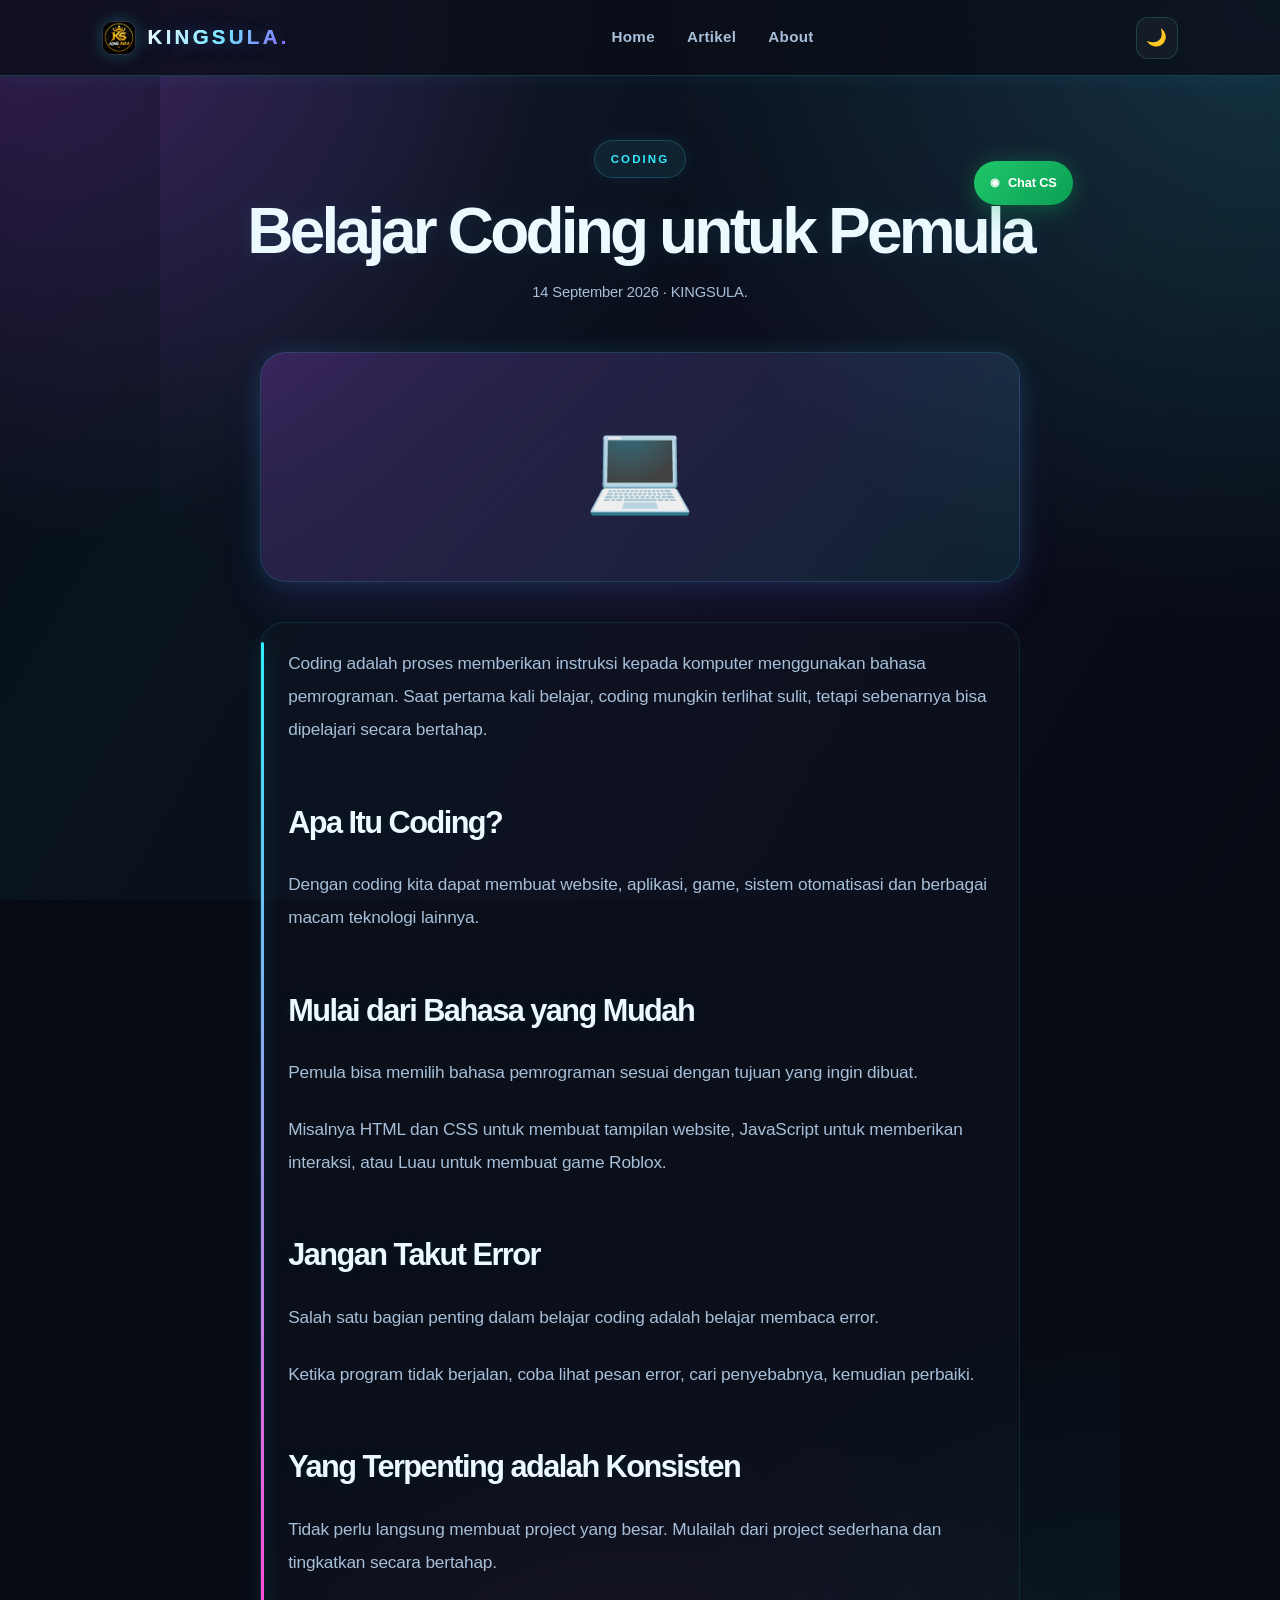
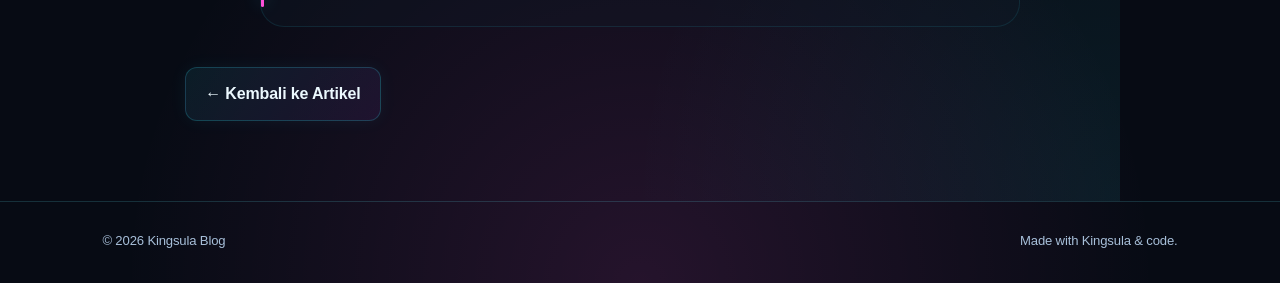
==== commit b381b013: "Add files via upload" ====
--- a/artikel-coding.html
+++ b/artikel-coding.html
@@ -10,7 +10,7 @@
     <meta property="og:description" content="Mengenal dunia coding dan cara memulai belajar pemrograman dari dasar.">
     <meta property="og:type" content="article">
 
-    <link rel="icon" type="image/svg+xml" href="favicon.svg">
+    <link rel="icon" type="image/png" href="avatar.png">
     <title>Belajar Coding untuk Pemula - KINGSULA.</title>
 
     <link rel="stylesheet" href="style.css">
@@ -18,10 +18,18 @@
 
 <body>
 
+    <div class="site-loader" id="siteLoader" aria-label="Memuat halaman" role="status">
+        <img src="avatar.png" alt="Logo KINGSULA">
+        <strong>KINGSULA.</strong>
+        <span>INITIALIZING...</span>
+        <div class="loader-line"><i></i></div>
+    </div>
+
     <nav class="navbar">
 
-        <div class="logo">
-            KINGSULA.
+        <div class="logo" aria-label="KINGSULA logo">
+            <img src="avatar.png" alt="Logo KINGSULA">
+            <span>KINGSULA.</span>
         </div>
 
         <div class="nav-links">
--- a/style.css
+++ b/style.css
@@ -39,6 +39,94 @@
     transition: background 0.35s ease, color 0.35s ease;
 }
 
+.site-loader {
+    position: fixed;
+    inset: 0;
+    display: grid;
+    place-items: center;
+    align-content: center;
+    gap: 0.75rem;
+    background: #070b14;
+    color: var(--text);
+    z-index: 3000;
+    transition: opacity 0.45s ease, visibility 0.45s ease;
+}
+
+.site-loader.is-hidden {
+    opacity: 0;
+    visibility: hidden;
+    pointer-events: none;
+}
+
+.site-loader img {
+    width: 76px;
+    height: 76px;
+    border-radius: 22px;
+    box-shadow: 0 0 28px rgba(52, 235, 255, 0.3);
+    animation: loader-pulse 1.4s ease-in-out infinite;
+}
+
+.site-loader strong {
+    font-size: 1.2rem;
+    letter-spacing: 0.18em;
+    font-weight: 900;
+    color: transparent;
+    background: linear-gradient(120deg, #ffffff 0%, #dffcff 12%, #7aeaff 34%, #8a5cff 58%, #ff4fd8 86%, #ffffff 100%);
+    background-size: 200% 100%;
+    -webkit-background-clip: text;
+    background-clip: text;
+    text-shadow: 0 0 16px rgba(52, 235, 255, 0.35), 0 0 26px rgba(180, 83, 255, 0.2);
+    animation: logo-glow 4s ease-in-out infinite alternate;
+}
+
+.site-loader > span {
+    color: var(--accent);
+    font-size: 0.68rem;
+    font-weight: 800;
+    letter-spacing: 0.22em;
+}
+
+.loader-line {
+    width: 180px;
+    height: 4px;
+    overflow: hidden;
+    border-radius: 999px;
+    background: rgba(255, 255, 255, 0.1);
+}
+
+.loader-line i {
+    display: block;
+    width: 45%;
+    height: 100%;
+    border-radius: inherit;
+    background: linear-gradient(90deg, var(--accent), var(--primary-strong), var(--accent-2));
+    animation: loader-progress 1.2s ease-in-out infinite;
+}
+
+@keyframes loader-pulse {
+    50% { transform: scale(1.06); }
+}
+
+@keyframes loader-progress {
+    from { transform: translateX(-110%); }
+    to { transform: translateX(330%); }
+}
+
+@keyframes logo-glow {
+    0% {
+        filter: drop-shadow(0 0 8px rgba(52, 235, 255, 0.35));
+        background-position: 0% 50%;
+    }
+    50% {
+        filter: drop-shadow(0 0 18px rgba(180, 83, 255, 0.5));
+        background-position: 50% 50%;
+    }
+    100% {
+        filter: drop-shadow(0 0 12px rgba(255, 79, 216, 0.45));
+        background-position: 100% 50%;
+    }
+}
+
 body::before {
     content: "";
     position: fixed;
@@ -74,10 +162,36 @@
 }
 
 .logo {
-    font-size: 1.5rem;
-    font-weight: 800;
-    letter-spacing: 0.12em;
-    color: var(--text);
+    display: inline-flex;
+    align-items: center;
+    gap: 0.7rem;
+    font-size: clamp(1.2rem, 1.6vw, 1.7rem);
+    font-weight: 900;
+    letter-spacing: 0.16em;
+    color: transparent;
+    background: linear-gradient(120deg, #ffffff 0%, #cff7ff 12%, #7aeaff 28%, #8a5cff 52%, #ff4fd8 78%, #ffffff 100%);
+    background-size: 200% 100%;
+    -webkit-background-clip: text;
+    background-clip: text;
+    text-shadow: 0 0 18px rgba(52, 235, 255, 0.25), 0 0 28px rgba(180, 83, 255, 0.2);
+    animation: logo-glow 4s ease-in-out infinite alternate;
+}
+
+.logo img {
+    width: 34px;
+    height: 34px;
+    border-radius: 10px;
+    object-fit: cover;
+    box-shadow: 0 0 16px rgba(52, 235, 255, 0.24);
+    border: 1px solid rgba(255, 255, 255, 0.14);
+}
+
+.logo span {
+    display: inline-block;
+    background: inherit;
+    -webkit-background-clip: text;
+    background-clip: text;
+    color: transparent;
 }
 
 .nav-links {
@@ -333,9 +447,24 @@
     color: var(--accent);
     font-size: 0.8rem;
     font-weight: 800;
-    letter-spacing: 0.24em;
+    letter-spacing: 0.18em;
     text-transform: uppercase;
     text-shadow: 0 0 18px rgba(52, 235, 255, 0.45);
+}
+
+.typing-cursor {
+    display: inline-block;
+    width: 2px;
+    height: 0.9em;
+    margin-left: 0.35rem;
+    vertical-align: -0.12em;
+    background: var(--accent);
+    box-shadow: 0 0 10px rgba(52, 235, 255, 0.75);
+    animation: typing-blink 0.9s steps(1) infinite;
+}
+
+@keyframes typing-blink {
+    50% { opacity: 0; }
 }
 
 .hero h1 {
@@ -644,6 +773,131 @@
     font-size: 0.85rem;
 }
 
+.pricing-grid {
+    grid-column: 1 / -1;
+    display: grid;
+    grid-template-columns: repeat(3, minmax(0, 1fr));
+    gap: 1rem;
+    margin-top: 0.4rem;
+}
+
+.price-card {
+    padding: 1.35rem;
+    border: 1px solid rgba(52, 235, 255, 0.14);
+    border-radius: 18px;
+    background: rgba(255, 255, 255, 0.035);
+    transition: transform 0.25s ease, border-color 0.25s ease, box-shadow 0.25s ease;
+}
+
+.price-card:hover {
+    transform: translateY(-5px);
+    border-color: rgba(52, 235, 255, 0.42);
+    box-shadow: 0 0 22px rgba(52, 235, 255, 0.12);
+}
+
+.price-card-featured {
+    border-color: rgba(255, 79, 216, 0.38);
+    background: linear-gradient(145deg, rgba(180, 83, 255, 0.14), rgba(52, 235, 255, 0.05));
+}
+
+.price-label {
+    color: var(--accent);
+    font-size: 0.7rem;
+    font-weight: 800;
+    letter-spacing: 0.16em;
+}
+
+.price-card h3 {
+    margin: 0.7rem 0 0.45rem;
+    font-size: 1.75rem;
+    letter-spacing: -0.05em;
+}
+
+.price-card h3 span {
+    color: var(--accent);
+    font-size: 0.95rem;
+}
+
+.price-card > p:not(.price-label) {
+    min-height: 54px;
+    color: var(--muted);
+    font-size: 0.86rem;
+}
+
+.price-card a {
+    display: inline-flex;
+    margin-top: 1rem;
+    color: var(--text);
+    font-size: 0.8rem;
+    font-weight: 800;
+}
+
+.price-card a:hover {
+    color: var(--accent);
+}
+
+.faq-block {
+    grid-column: 1 / -1;
+    display: grid;
+    grid-template-columns: 0.8fr 1.2fr;
+    gap: 2rem;
+    padding-top: 1rem;
+    border-top: 1px solid rgba(52, 235, 255, 0.12);
+}
+
+.faq-heading h3 {
+    max-width: 260px;
+    font-size: clamp(1.5rem, 3vw, 2.2rem);
+    line-height: 1.1;
+    letter-spacing: -0.05em;
+}
+
+.faq-list {
+    display: grid;
+    gap: 0.65rem;
+}
+
+.faq-list details {
+    border: 1px solid rgba(52, 235, 255, 0.12);
+    border-radius: 14px;
+    background: rgba(255, 255, 255, 0.025);
+    overflow: hidden;
+}
+
+.faq-list summary {
+    padding: 0.9rem 1rem;
+    cursor: pointer;
+    color: var(--text);
+    font-size: 0.9rem;
+    font-weight: 700;
+    list-style: none;
+}
+
+.faq-list summary::-webkit-details-marker {
+    display: none;
+}
+
+.faq-list summary::after {
+    content: "+";
+    float: right;
+    color: var(--accent);
+    font-size: 1.1rem;
+}
+
+.faq-list details[open] summary::after {
+    content: "-";
+}
+
+.faq-list details[open] summary {
+    border-bottom: 1px solid rgba(52, 235, 255, 0.1);
+}
+
+.faq-list details p {
+    padding: 0.85rem 1rem 1rem;
+    color: var(--muted);
+    font-size: 0.86rem;
+}
+
 .cta-banner {
     max-width: 1200px;
     margin: 0 auto;
@@ -686,6 +940,67 @@
     box-shadow: 0 12px 24px rgba(52, 235, 255, 0.18), 0 0 18px rgba(255, 79, 216, 0.12);
 }
 
+.donation-banner {
+    max-width: 1200px;
+    margin: 32px auto 0;
+    padding: 2rem 8% 0;
+    display: flex;
+    align-items: center;
+    justify-content: space-between;
+    gap: 1.6rem;
+    border-top: 1px solid rgba(255, 255, 255, 0.07);
+}
+
+.donation-copy {
+    max-width: 640px;
+}
+
+.donation-copy h2 {
+    margin-top: 0.6rem;
+    font-size: clamp(1.9rem, 2.8vw, 2.8rem);
+    line-height: 1.15;
+    letter-spacing: -0.05em;
+}
+
+.donation-copy p:last-child {
+    margin-top: 0.9rem;
+    color: var(--muted);
+    line-height: 1.8;
+}
+
+.donation-actions {
+    display: flex;
+    flex-wrap: wrap;
+    gap: 0.85rem;
+}
+
+.donation-button {
+    display: inline-flex;
+    align-items: center;
+    justify-content: center;
+    padding: 0.95rem 1.4rem;
+    border-radius: 14px;
+    font-weight: 700;
+    text-align: center;
+    transition: transform 0.2s ease, box-shadow 0.2s ease;
+}
+
+.donation-button.primary {
+    background: linear-gradient(135deg, var(--accent), var(--primary-strong), var(--accent-2));
+    color: #ffffff;
+    box-shadow: 0 0 26px rgba(52, 235, 255, 0.2), 0 16px 30px rgba(180, 83, 255, 0.18);
+}
+
+.donation-button.secondary {
+    color: var(--text);
+    background: rgba(255, 255, 255, 0.03);
+    border: 1px solid rgba(52, 235, 255, 0.22);
+}
+
+.donation-button:hover {
+    transform: translateY(-2px);
+}
+
 .profile-section {
     max-width: 1200px;
     margin: 0 auto;
@@ -741,6 +1056,46 @@
     color: var(--muted);
     font-size: 1rem;
     max-width: 620px;
+}
+
+.profile-intro {
+    color: var(--text) !important;
+    font-size: 1.04rem !important;
+    line-height: 1.8;
+}
+
+.profile-points {
+    display: grid;
+    gap: 0.8rem;
+    margin-top: 1.5rem;
+    margin-bottom: 1.4rem;
+}
+
+.profile-points div {
+    display: flex;
+    align-items: center;
+    gap: 0.9rem;
+    padding: 0.8rem 0.9rem;
+    border-radius: 14px;
+    border: 1px solid rgba(52, 235, 255, 0.1);
+    background: rgba(255, 255, 255, 0.02);
+}
+
+.profile-points strong {
+    display: inline-flex;
+    align-items: center;
+    justify-content: center;
+    width: 2.2rem;
+    height: 2.2rem;
+    border-radius: 50%;
+    background: linear-gradient(135deg, rgba(52, 235, 255, 0.2), rgba(180, 83, 255, 0.2));
+    color: var(--accent);
+    font-size: 0.72rem;
+}
+
+.profile-points span {
+    color: var(--muted);
+    font-size: 0.9rem;
 }
 
 .profile-skills {
@@ -879,26 +1234,43 @@
 }
 
 .article-card {
-    background: linear-gradient(180deg, rgba(23, 29, 43, 0.95), rgba(15, 23, 42, 0.95));
+    position: relative;
+    background: linear-gradient(180deg, rgba(19, 25, 38, 0.96), rgba(12, 18, 31, 0.96));
     border: 1px solid rgba(52, 235, 255, 0.14);
-    border-radius: 22px;
+    border-radius: 26px;
     overflow: hidden;
-    box-shadow: 0 0 18px rgba(52, 235, 255, 0.06), 0 18px 30px rgba(15, 23, 42, 0.18);
+    box-shadow: 0 14px 26px rgba(12, 18, 31, 0.24), 0 0 22px rgba(52, 235, 255, 0.08);
     transition: transform 0.3s ease, border-color 0.3s ease, box-shadow 0.3s ease;
+}
+
+.article-card::before {
+    content: "";
+    position: absolute;
+    inset: 0;
+    background: linear-gradient(135deg, rgba(52, 235, 255, 0.08), transparent 30%, rgba(180, 83, 255, 0.08));
+    pointer-events: none;
 }
 
 .article-card:hover {
     transform: translateY(-8px);
-    border-color: rgba(52, 235, 255, 0.48);
-    box-shadow: 0 0 28px rgba(52, 235, 255, 0.14), 0 24px 42px rgba(180, 83, 255, 0.16);
+    border-color: rgba(52, 235, 255, 0.42);
+    box-shadow: 0 20px 34px rgba(18, 25, 40, 0.28), 0 0 28px rgba(52, 235, 255, 0.12), 0 0 22px rgba(180, 83, 255, 0.14);
 }
 
 .article-image {
-    height: 200px;
+    position: relative;
+    height: 210px;
     overflow: hidden;
     background: linear-gradient(135deg, rgba(180, 83, 255, 0.26), rgba(52, 235, 255, 0.12));
     border-bottom: 1px solid rgba(52, 235, 255, 0.14);
-    box-shadow: inset 0 -1px 0 rgba(255, 255, 255, 0.04);
+}
+
+.article-image::after {
+    content: "";
+    position: absolute;
+    inset: 0;
+    background: linear-gradient(180deg, transparent 0%, rgba(7, 11, 20, 0.2) 100%);
+    pointer-events: none;
 }
 
 .article-image img {
@@ -910,19 +1282,25 @@
 }
 
 .article-card:hover .article-image img {
-    transform: scale(1.05);
-    filter: saturate(1.12);
+    transform: scale(1.06);
+    filter: saturate(1.2) brightness(1.08);
 }
 
 .article-info {
-    padding: 1.5rem 1.4rem 1.7rem;
+    position: relative;
+    z-index: 1;
+    padding: 1.45rem 1.35rem 1.7rem;
 }
 
 .category {
     display: inline-block;
     margin-bottom: 0.8rem;
+    padding: 0.42rem 0.72rem;
+    border-radius: 999px;
+    background: rgba(124, 92, 255, 0.12);
+    border: 1px solid rgba(52, 235, 255, 0.18);
     color: var(--primary-strong);
-    font-size: 0.72rem;
+    font-size: 0.68rem;
     font-weight: 800;
     letter-spacing: 0.14em;
     text-transform: uppercase;
@@ -930,26 +1308,39 @@
 
 .article-info h3 {
     margin-bottom: 0.8rem;
-    font-size: 1.5rem;
-    line-height: 1.25;
+    font-size: 1.45rem;
+    line-height: 1.3;
     letter-spacing: -0.04em;
 }
 
 .article-info p {
     color: var(--muted);
-    margin-bottom: 1.2rem;
-    font-size: 0.96rem;
+    margin-bottom: 1.3rem;
+    font-size: 0.95rem;
+    line-height: 1.7;
 }
 
 .read-more {
+    display: inline-flex;
+    align-items: center;
+    justify-content: center;
+    gap: 0.45rem;
+    padding: 0.72rem 1rem;
+    border-radius: 12px;
+    background: rgba(255, 255, 255, 0.03);
+    border: 1px solid rgba(52, 235, 255, 0.2);
     color: var(--text);
-    font-size: 0.9rem;
+    font-size: 0.82rem;
     font-weight: 700;
-    transition: color 0.2s ease;
+    letter-spacing: 0.04em;
+    transition: transform 0.2s ease, border-color 0.2s ease, background 0.2s ease;
 }
 
 .read-more:hover {
-    color: var(--primary-strong);
+    color: var(--text);
+    border-color: rgba(52, 235, 255, 0.42);
+    background: rgba(52, 235, 255, 0.06);
+    transform: translateX(2px);
 }
 
 /* ABOUT */
@@ -1317,6 +1708,10 @@
 }
 
 @media (max-width: 800px) {
+    body {
+        overflow-x: hidden;
+    }
+
     .navbar {
         padding: 0 5%;
     }
@@ -1372,6 +1767,15 @@
         grid-template-columns: 1fr;
     }
 
+    .highlights,
+    .focus-grid {
+        grid-template-columns: 1fr;
+    }
+
+    .highlights {
+        margin-top: -16px;
+    }
+
     .order-section {
         grid-template-columns: 1fr;
         margin-left: 5%;
@@ -1379,6 +1783,19 @@
         padding: 1.7rem;
     }
 
+    .pricing-grid {
+        grid-template-columns: 1fr;
+    }
+
+    .faq-block {
+        grid-template-columns: 1fr;
+        gap: 1rem;
+    }
+
+    .faq-heading h3 {
+        max-width: none;
+    }
+
     .whatsapp-button {
         margin-left: 0;
         margin-top: 0.7rem;
@@ -1409,15 +1826,85 @@
     }
 
     .hero h1 {
-        font-size: 2.7rem;
+        font-size: clamp(2.45rem, 13vw, 3rem);
     }
 
     .hero-description {
         font-size: 1rem;
     }
 
+    .hero-small {
+        font-size: 0.68rem;
+        letter-spacing: 0.16em;
+    }
+
+    .hero-tags {
+        justify-content: center;
+    }
+
+    .hero-button,
+    .secondary-button {
+        width: 100%;
+        padding: 0.9rem 1rem;
+    }
+
+    .hero-actions {
+        width: min(100%, 320px);
+        margin: 0 auto;
+    }
+
+    .highlights,
+    .focus,
+    .about,
+    .articles {
+        padding-top: 70px;
+        padding-bottom: 70px;
+    }
+
+    .highlight-card,
+    .focus-card,
+    .profile-card,
+    .profile-visual,
+    .order-section,
+    .about-content {
+        border-radius: 20px;
+    }
+
+    .profile-card,
+    .profile-visual,
+    .about-content,
+    .order-section {
+        padding: 1.35rem;
+    }
+
+    .order-copy h2 {
+        font-size: clamp(1.8rem, 9vw, 2.45rem);
+    }
+
+    .order-button {
+        width: 100%;
+        text-align: center;
+    }
+
+    .cta-banner {
+        padding: 30px 5% 10px;
+    }
+
+    .social-links,
+    .social-links a {
+        width: 100%;
+    }
+
+    .social-links a {
+        text-align: center;
+    }
+
     .article-page {
         padding: 110px 20px 60px;
+    }
+
+    .article-header h1 {
+        font-size: clamp(2rem, 10vw, 3rem);
     }
 
     .article-cover {
@@ -1427,6 +1914,13 @@
 
     .article-content {
         font-size: 1rem;
+        padding: 1.2rem 0.85rem;
+    }
+
+    .article-content p,
+    .article-content h2 {
+        margin-left: 0.35rem;
+        margin-right: 0.25rem;
     }
 
     .footer {
@@ -1456,4 +1950,10 @@
         transform: none;
         transition: none;
     }
-}
+
+    .site-loader img,
+    .loader-line i,
+    .typing-cursor {
+        animation: none;
+    }
+}
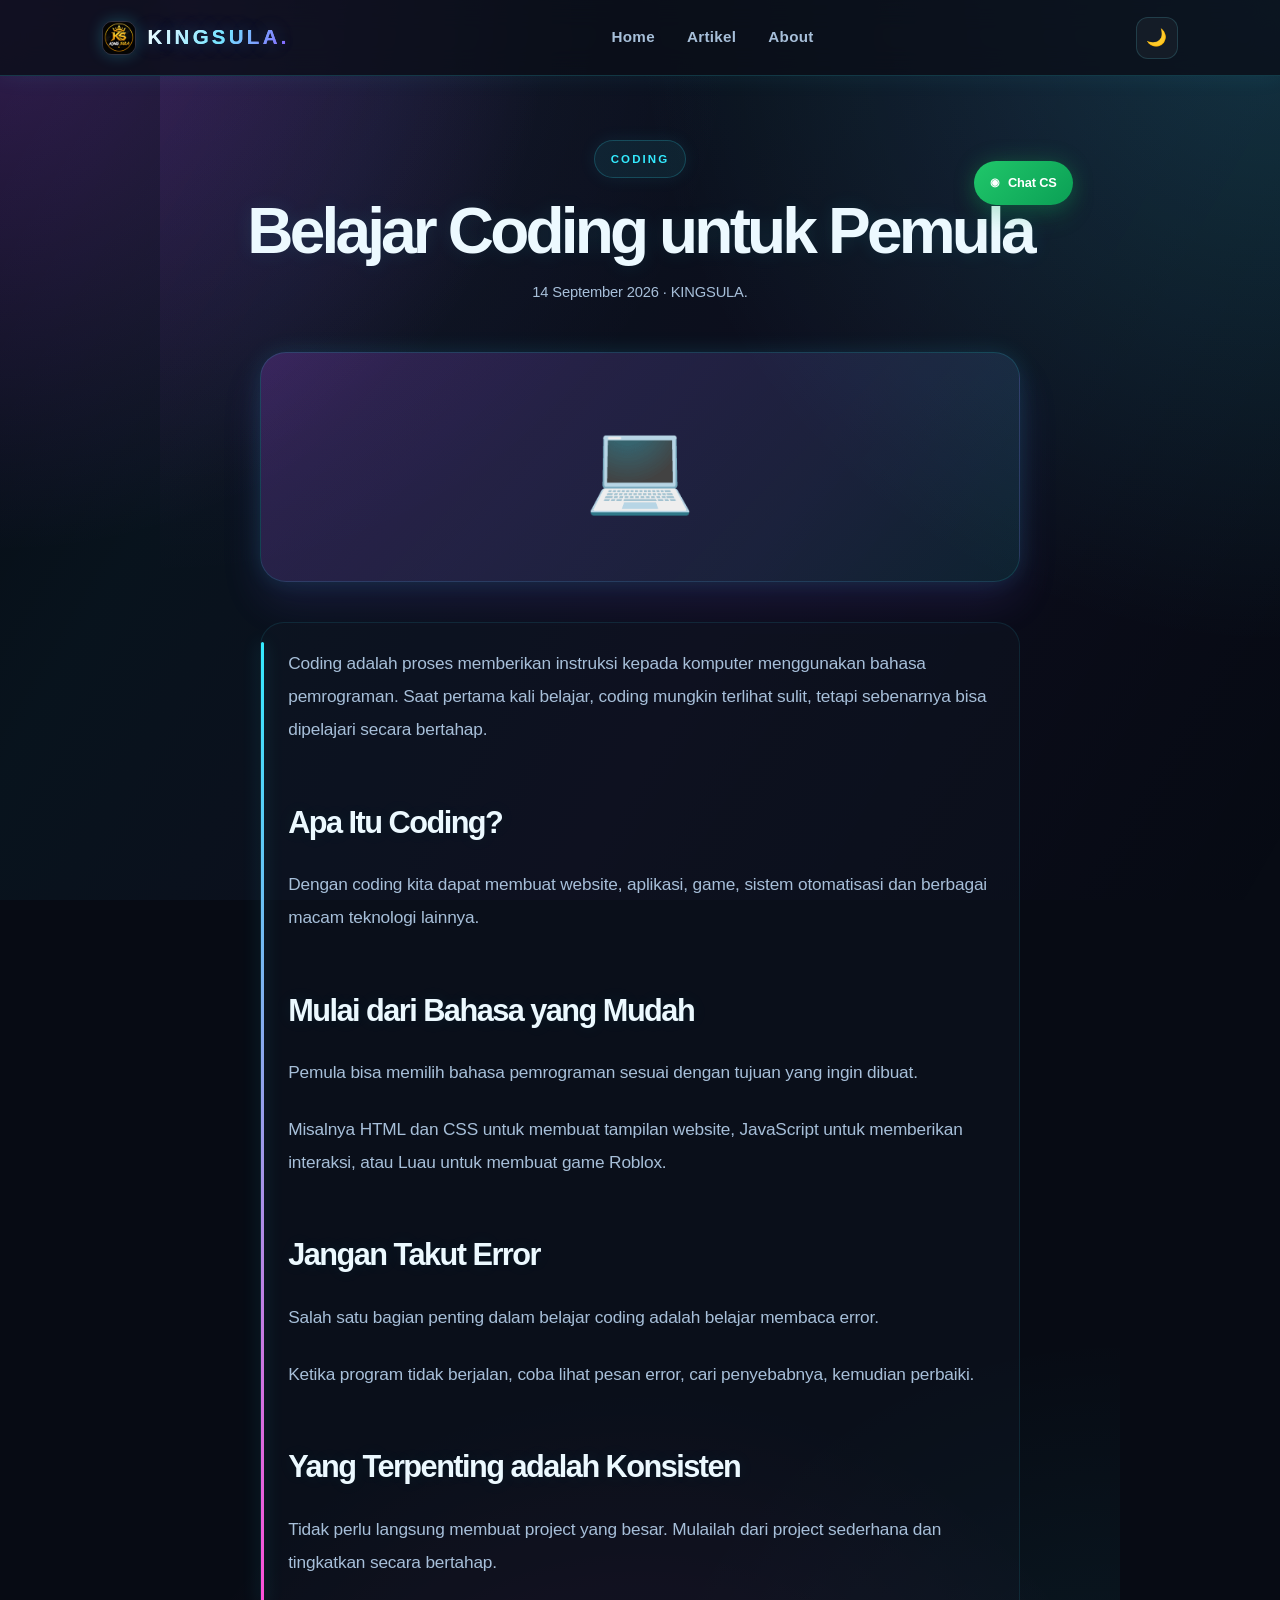
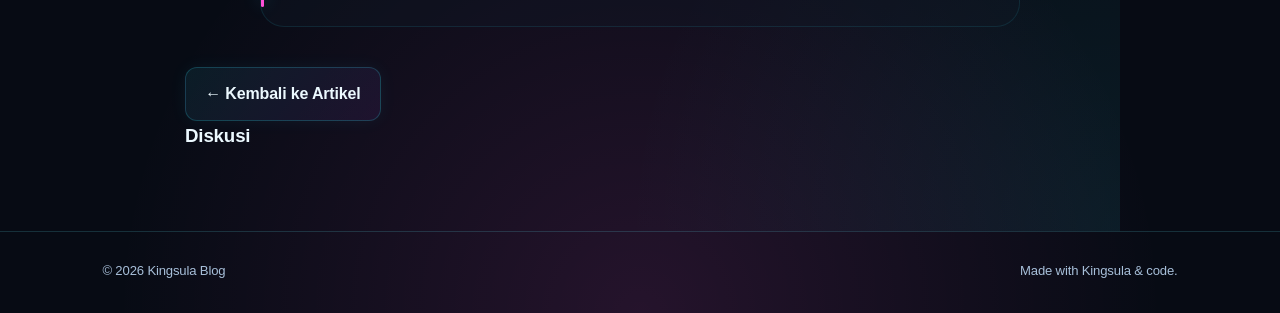
==== commit b01f54b6: "Add files via upload" ====
--- a/artikel-coding.html
+++ b/artikel-coding.html
@@ -128,6 +128,11 @@
             ← Kembali ke Artikel
         </a>
 
+        <div class="article-comments">
+            <h3>Diskusi</h3>
+            <div id="disqus_thread"></div>
+        </div>
+
     </main>
 
 
@@ -145,6 +150,19 @@
 
 
     <script src="script.js"></script>
+    <script>
+        var disqus_config = function () {
+            this.page.url = "https://kingsula.github.io/artikel-coding.html";
+            this.page.identifier = "artikel-coding";
+        };
+
+        (function() {
+            var d = document, s = d.createElement('script');
+            s.src = 'https://kingsula.disqus.com/embed.js';
+            s.setAttribute('data-timestamp', +new Date());
+            (d.head || d.body).appendChild(s);
+        })();
+    </script>
 
 </body>
 
